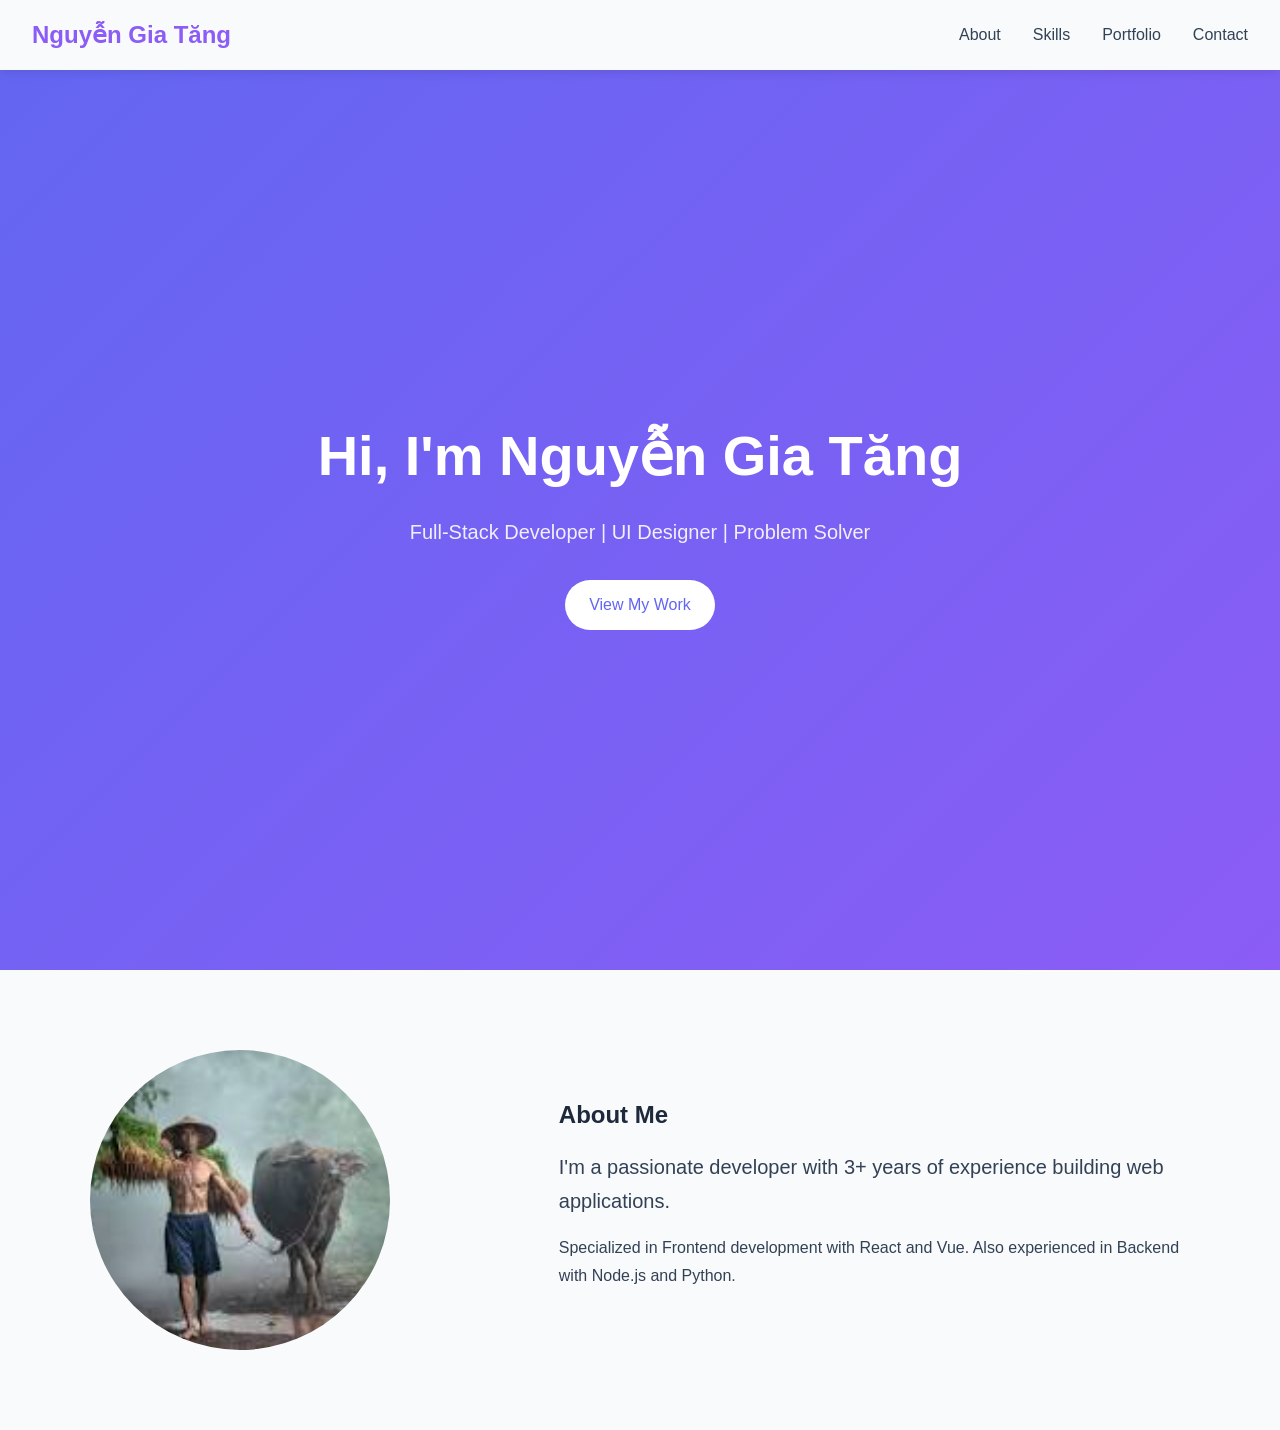
==== session_01_portfolio_htmlcss/projects/portfolio_site/index.html @ 24e2ab94 "[STYLE] Create about section layout" ====
<!DOCTYPE html>
<html lang="en">

<head>
    <meta charset="UTF-8">
    <meta name="viewport" content="width=device-width, initial-scale=1.0">
    <title>Portfolio</title>
    <link rel="stylesheet" href="./css/variables.css">
    <link rel="stylesheet" href="./css/base.css">
    <link rel="stylesheet" href="./css/header.css">
    <link rel="stylesheet" href="./css/hero.css">
    <link rel="stylesheet" href="./css/about.css">
</head>

<body>
    <header>
        <div class="logo">Nguyễn Gia Tăng</div>

        <!-- Checkbox toggle -->
        <input type="checkbox" id="menu-toggle" class="menu-toggle">
        <label for="menu-toggle" class="menu-icon">
            <span></span>
            <span></span>
            <span></span>
        </label>

        <nav>
            <a href="#about">About</a>
            <a href="#skills">Skills</a>
            <a href="#portfolio">Portfolio</a>
            <a href="#contact">Contact</a>
        </nav>

    </header>
    <section class="hero">
        <h1 class="color-white">Hi, I'm Nguyễn Gia Tăng</h1>
        <p>Full-Stack Developer | UI Designer | Problem Solver</p>
        <a href="#portfolio" class="cta-button">View My Work</a>
    </section>
    <section id="about" class="about-section">
        <div class="container">
            <div class="about-grid">

                <div class="about-image">
                    <img src="[data-uri]" alt="Profile Photo">
                </div>
                <div class="about-content">
                    <h2>About Me</h2>

                    <p class="lead">
                        I'm a passionate developer with 3+ years of experience building web applications.
                    </p>
                    <p>
                        Specialized in Frontend development with React and Vue. Also experienced in Backend with Node.js
                        and Python.
                    </p>
                </div>
            </div>
        </div>
    </section>
    
</body>

</html>
---- session_01_portfolio_htmlcss/projects/portfolio_site/css/variables.css ----
/* ===== VARIABLES ===== */
:root {
    /* Colors */
    --color-primary: #6366f1;    /* Indigo */
    --color-secondary: #8b5cf6;  /* Purple */
    --color-dark: #1e293b;       /* Slate dark */
  --color-light: #f8fafc;        /* Slate light */
    --color-text: #334155;       /* Slate text */

    /* Font */
    --font-main: 'Segoe UI', sans-serif;
}
---- session_01_portfolio_htmlcss/projects/portfolio_site/css/base.css ----
/* ===== RESET ===== */
*,
*::before,
*::after {
    margin: 0;
    padding: 0;
    box-sizing: border-box;
}

/* ===== GLOBAL ===== */
html {
    scroll-behavior: smooth;
}

body {
    font-family: var(--font-main);
    color: var(--color-text);
    background: var(--color-light);
    line-height: 1.6;
}

/* ===== TYPOGRAPHY BASE ===== */
h1, h2, h3, h4 {
    color: var(--color-dark);
    font-weight: 600;
}

p {
    margin-bottom: 1rem;
}

/* ===== LINKS ===== */
a {
    text-decoration: none;
    color: inherit;
}

/* ===== MEDIA ===== */
img {
    max-width: 100%;
    display: block;
}
---- session_01_portfolio_htmlcss/projects/portfolio_site/css/header.css ----
/* ===== HEADER ===== */
header {
    position: sticky;
    top: 0;
    z-index: 1000;

    background: var(--color-light);
    box-shadow: 0 2px 10px rgba(0,0,0,0.1);

    display: flex;
    justify-content: space-between;
    align-items: center;

    padding: 1rem 2rem;
}

/* Logo */
.logo {
    font-size: 1.5rem;
    font-weight: bold;
    color: var(--color-secondary);
}

/* Nav desktop */
nav {
    display: flex;
    gap: 2rem;
}

nav a {
    font-size: 1rem;
    text-decoration: none;
    color: var(--color-text);
    position: relative;
}

/* Hover */
nav a::after {
    content: "";
    position: absolute;
    left: 0;
    bottom: -4px;
    width: 0;
    height: 2px;
    background: var(--color-primary);
    transition: 0.3s;
}

nav a:hover::after {
    width: 100%;
}

/* ===== HAMBURGER ===== */
.menu-toggle {
    display: none;
}

.menu-icon {
    display: none;
    flex-direction: column;
    gap: 5px;
    cursor: pointer;
}

.menu-icon span {
    width: 25px;
    height: 3px;
    background: var(--color-dark);
}

/* ===== MOBILE ===== */
@media (max-width: 767px) {

    .menu-icon {
        display: flex;
    }

    nav {
        position: absolute;
        top: 100%;
        left: 0;
        width: 100%;

        background: var(--color-light);

        flex-direction: column;
        align-items: center;
        gap: 1.5rem;

        max-height: 0;
        overflow: hidden;
        transition: 0.3s;
    }

    .menu-toggle:checked ~ nav {
        max-height: 300px;
        padding: 1rem 0;
    }
}
---- session_01_portfolio_htmlcss/projects/portfolio_site/css/hero.css ----
/* ===== HERO ===== */
.hero {
    min-height: 100vh; /* full viewport */

    display: flex;
    flex-direction: column;
    justify-content: center;
    align-items: center;

    text-align: center;
    padding: 2rem;

    /* Background gradient */
    background: linear-gradient(
        135deg,
        var(--color-primary),
        var(--color-secondary)
    );

    color: white;
}

/* Title */
.hero h1 {
    font-size: 3.5rem;
    font-weight: 700;
    color: white;
}

/* Subtitle */
.hero p {
    font-size: 1.25rem;
    margin: 1rem 0;
    opacity: 0.9;
}

/* CTA button */
.cta-button {
    display: inline-block;
    margin-top: 1rem;

    padding: 0.75rem 1.5rem;

    background: white;
    color: var(--color-primary);

    border-radius: 25px;
    text-decoration: none;

    transition: all 0.3s ease;
}

/* Hover effect */
.cta-button:hover {
    transform: scale(1.05);
    box-shadow: 0 10px 20px rgba(0,0,0,0.2);
}
/* MOBILE */
@media (max-width: 767px) {
    .hero h1 {
        font-size: 2.5rem;
    }
}

/* TABLET */
@media (min-width: 768px) and (max-width: 1023px) {
    .hero h1 {
        font-size: 3rem;
    }
}
---- session_01_portfolio_htmlcss/projects/portfolio_site/css/about.css ----
/* ===== ABOUT SECTION ===== */
.about-section {
    padding: 5rem 2rem;
}

/* Container dùng chung */
.container {
    max-width: 1100px;
    margin: 0 auto;
}

/* Grid layout */
.about-grid {
    display: grid;
    grid-template-columns: 1fr 1.5fr;
    gap: 3rem;
    align-items: center;
}

/* Image */
.about-image img {
    width: 300px;
    height: 300px;
    object-fit: cover;

    border-radius: 50%; /* avatar tròn */
}

/* Content */
.about-content h2 {
    margin-bottom: 1rem;
}

.about-content .lead {
    font-size: 1.25rem;
    font-weight: 300;
    margin-bottom: 1rem;
}

/* Body text */
.about-content p {
    line-height: 1.7;
}
/* MOBILE */
@media (max-width: 767px) {

    .about-grid {
        grid-template-columns: 1fr;
        text-align: center;
    }

    .about-image img {
        width: 200px;
        height: 200px;
        margin: 0 auto;
    }
}s
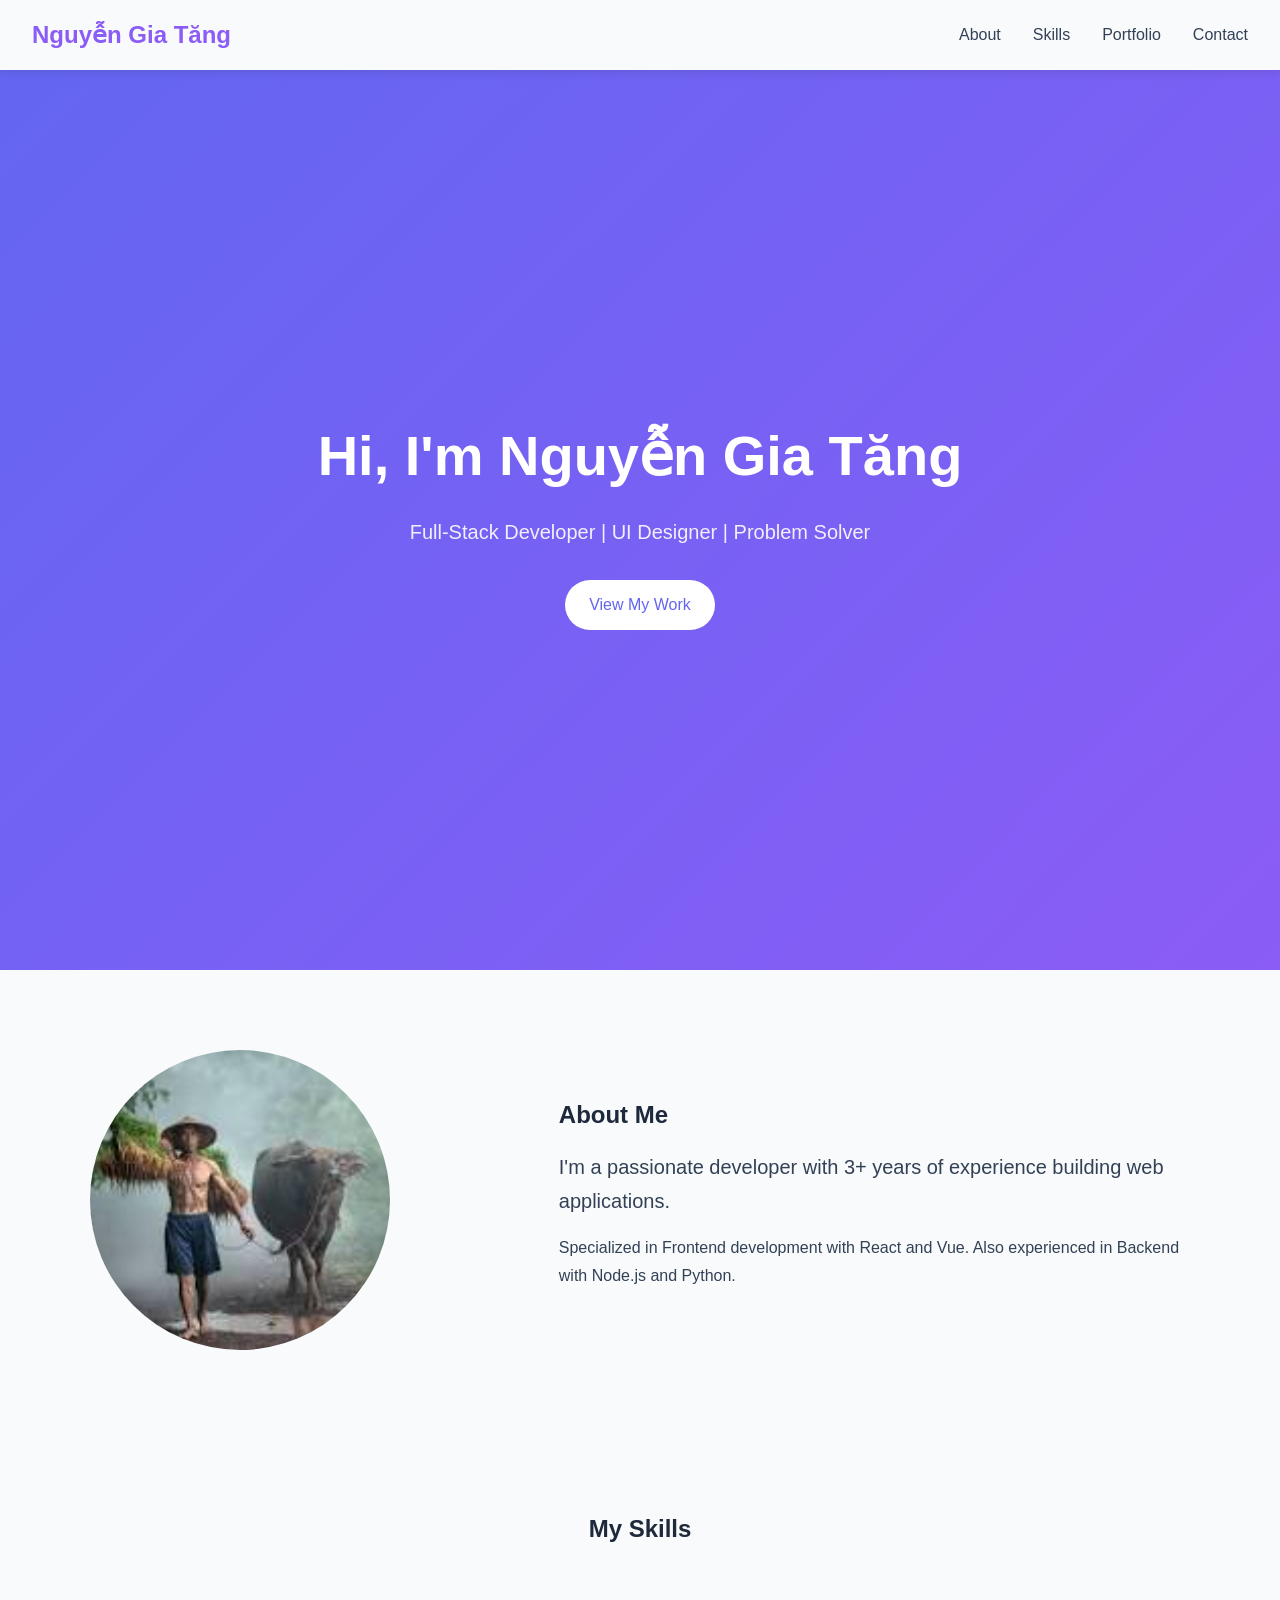
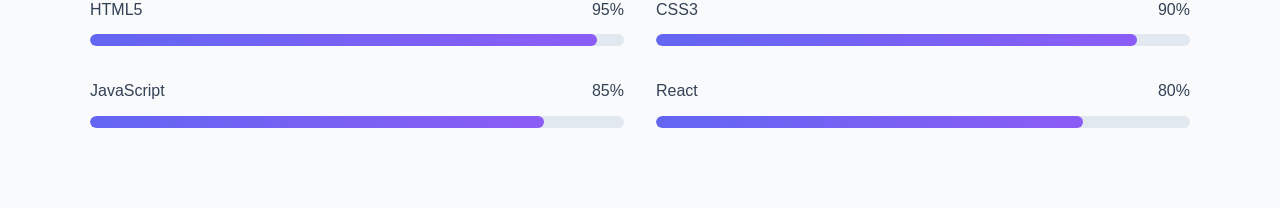
==== commit 87ef3fc7: "[FEATURE] Add skills progress bars" ====
--- a/session_01_portfolio_htmlcss/projects/portfolio_site/index.html
+++ b/session_01_portfolio_htmlcss/projects/portfolio_site/index.html
@@ -10,6 +10,7 @@
     <link rel="stylesheet" href="./css/header.css">
     <link rel="stylesheet" href="./css/hero.css">
     <link rel="stylesheet" href="./css/about.css">
+    <link rel="stylesheet" href="./css/skills.css">
 </head>
 
 <body>
@@ -42,7 +43,8 @@
             <div class="about-grid">
 
                 <div class="about-image">
-                    <img src="[data-uri]" alt="Profile Photo">
+                    <img src="[data-uri]"
+                        alt="Profile Photo">
                 </div>
                 <div class="about-content">
                     <h2>About Me</h2>
@@ -58,7 +60,74 @@
             </div>
         </div>
     </section>
-    
+    <!-- ===== SKILLS SECTION ===== -->
+    <section id="skills" class="skills-section">
+        <div class="container">
+
+            <h2>My Skills</h2>
+
+            <div class="skills-grid">
+
+                <!-- HTML -->
+                <div class="skill-item">
+
+                    <div class="skill-info">
+                        <span>HTML5</span>
+                        <span>95%</span>
+                    </div>
+
+                    <div class="skill-bar">
+                        <div class="skill-progress html"></div>
+                    </div>
+
+                </div>
+
+                <!-- CSS -->
+                <div class="skill-item">
+
+                    <div class="skill-info">
+                        <span>CSS3</span>
+                        <span>90%</span>
+                    </div>
+
+                    <div class="skill-bar">
+                        <div class="skill-progress css"></div>
+                    </div>
+
+                </div>
+
+                <!-- JavaScript -->
+                <div class="skill-item">
+
+                    <div class="skill-info">
+                        <span>JavaScript</span>
+                        <span>85%</span>
+                    </div>
+
+                    <div class="skill-bar">
+                        <div class="skill-progress js"></div>
+                    </div>
+
+                </div>
+
+                <!-- React -->
+                <div class="skill-item">
+
+                    <div class="skill-info">
+                        <span>React</span>
+                        <span>80%</span>
+                    </div>
+
+                    <div class="skill-bar">
+                        <div class="skill-progress react"></div>
+                    </div>
+
+                </div>
+
+            </div>
+        </div>
+    </section>
+
 </body>
 
 </html>
--- a/session_01_portfolio_htmlcss/projects/portfolio_site/css/skills.css
+++ b/session_01_portfolio_htmlcss/projects/portfolio_site/css/skills.css
@@ -0,0 +1,84 @@
+/* ===== SKILLS SECTION ===== */
+.skills-section {
+    padding: 5rem 2rem;
+    background: #f9fafb;
+}
+
+/* Container */
+.container {
+    max-width: 1100px;
+    margin: 0 auto;
+}
+
+/* Title */
+.skills-section h2 {
+    text-align: center;
+    margin-bottom: 3rem;
+}
+
+/* Grid */
+.skills-grid {
+    display: grid;
+    grid-template-columns: repeat(2, 1fr);
+    gap: 2rem;
+}
+
+/* Skill item */
+.skill-item {
+    display: flex;
+    flex-direction: column;
+    gap: 0.75rem;
+}
+
+/* Skill name + percent */
+.skill-info {
+    display: flex;
+    justify-content: space-between;
+    font-weight: 500;
+}
+
+/* Skill bar background */
+.skill-bar {
+    height: 12px;
+    background: #e2e8f0;
+    border-radius: 10px;
+    overflow: hidden;
+}
+
+/* Progress */
+.skill-progress {
+    height: 100%;
+    border-radius: 10px;
+
+    background: linear-gradient(
+        90deg,
+        var(--color-primary),
+        var(--color-secondary)
+    );
+}
+
+/* Width từng skill */
+.html {
+    width: 95%;
+}
+
+.css {
+    width: 90%;
+}
+
+.js {
+    width: 85%;
+}
+
+.react {
+    width: 80%;
+}
+
+/* ===== MOBILE ===== */
+@media (max-width: 767px) {
+
+    .skills-grid {
+        grid-template-columns: 1fr;
+    }
+
+}
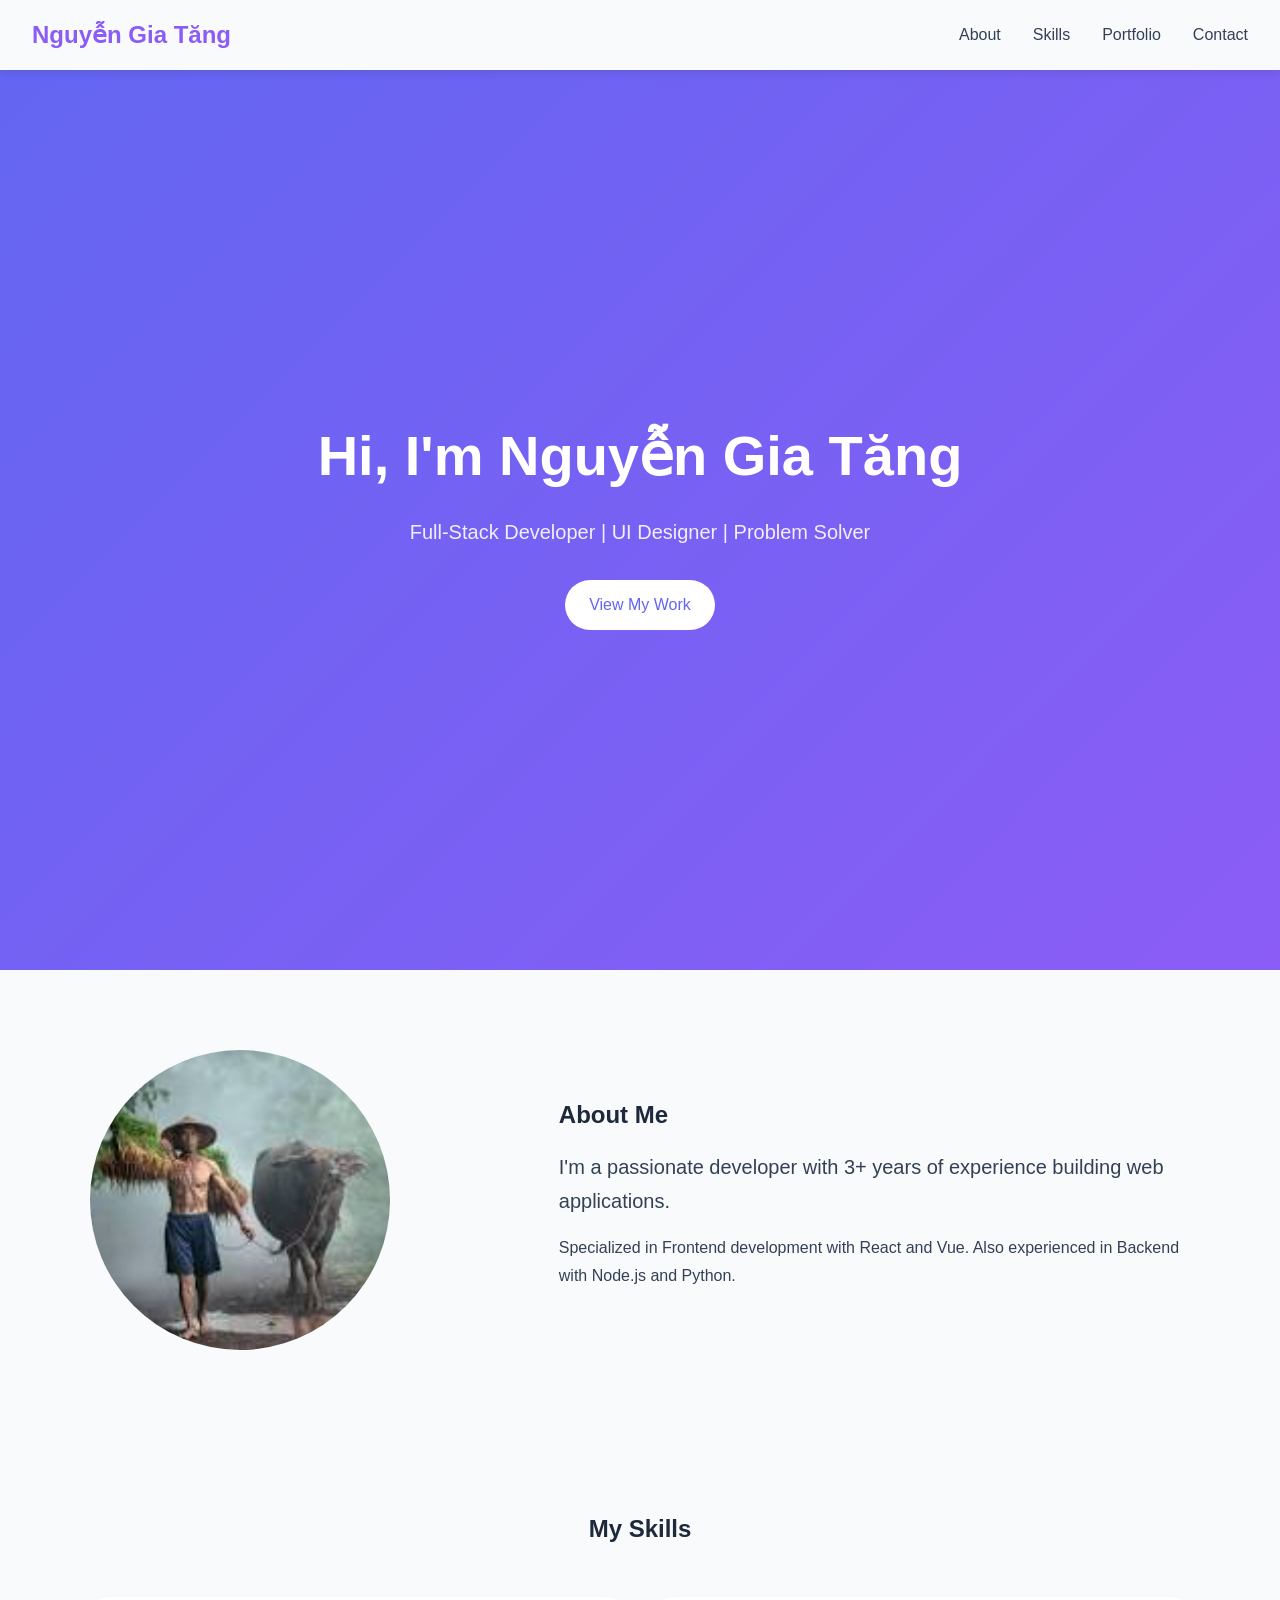
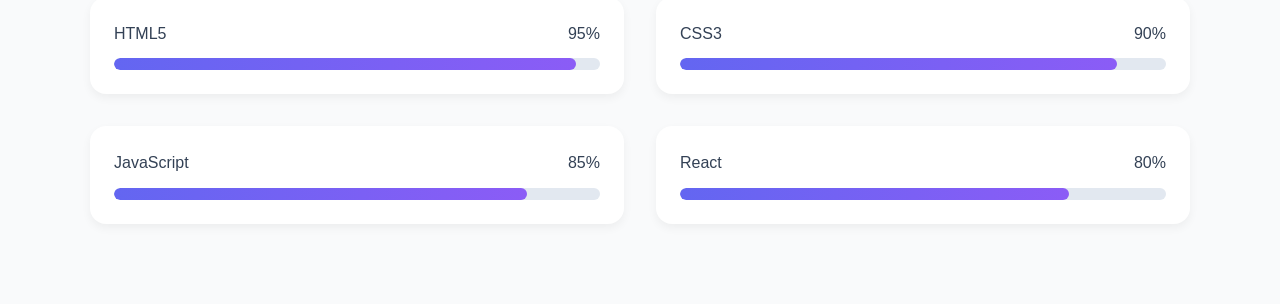
==== commit b01de5e2: "[REFACTOR] Optimize responsive breakpoints" ====
--- a/session_01_portfolio_htmlcss/projects/portfolio_site/index.html
+++ b/session_01_portfolio_htmlcss/projects/portfolio_site/index.html
@@ -64,7 +64,7 @@
     <section id="skills" class="skills-section">
         <div class="container">
 
-            <h2>My Skills</h2>
+            <b><h2>My Skills</h2></b>
 
             <div class="skills-grid">
 
--- a/session_01_portfolio_htmlcss/projects/portfolio_site/css/skills.css
+++ b/session_01_portfolio_htmlcss/projects/portfolio_site/css/skills.css
@@ -28,6 +28,13 @@
     display: flex;
     flex-direction: column;
     gap: 0.75rem;
+
+    padding: 1.5rem;
+
+    background: white;
+
+    border-radius: 16px;
+    box-shadow: 0 4px 10px rgba(0,0,0,0.05);
 }
 
 /* Skill name + percent */
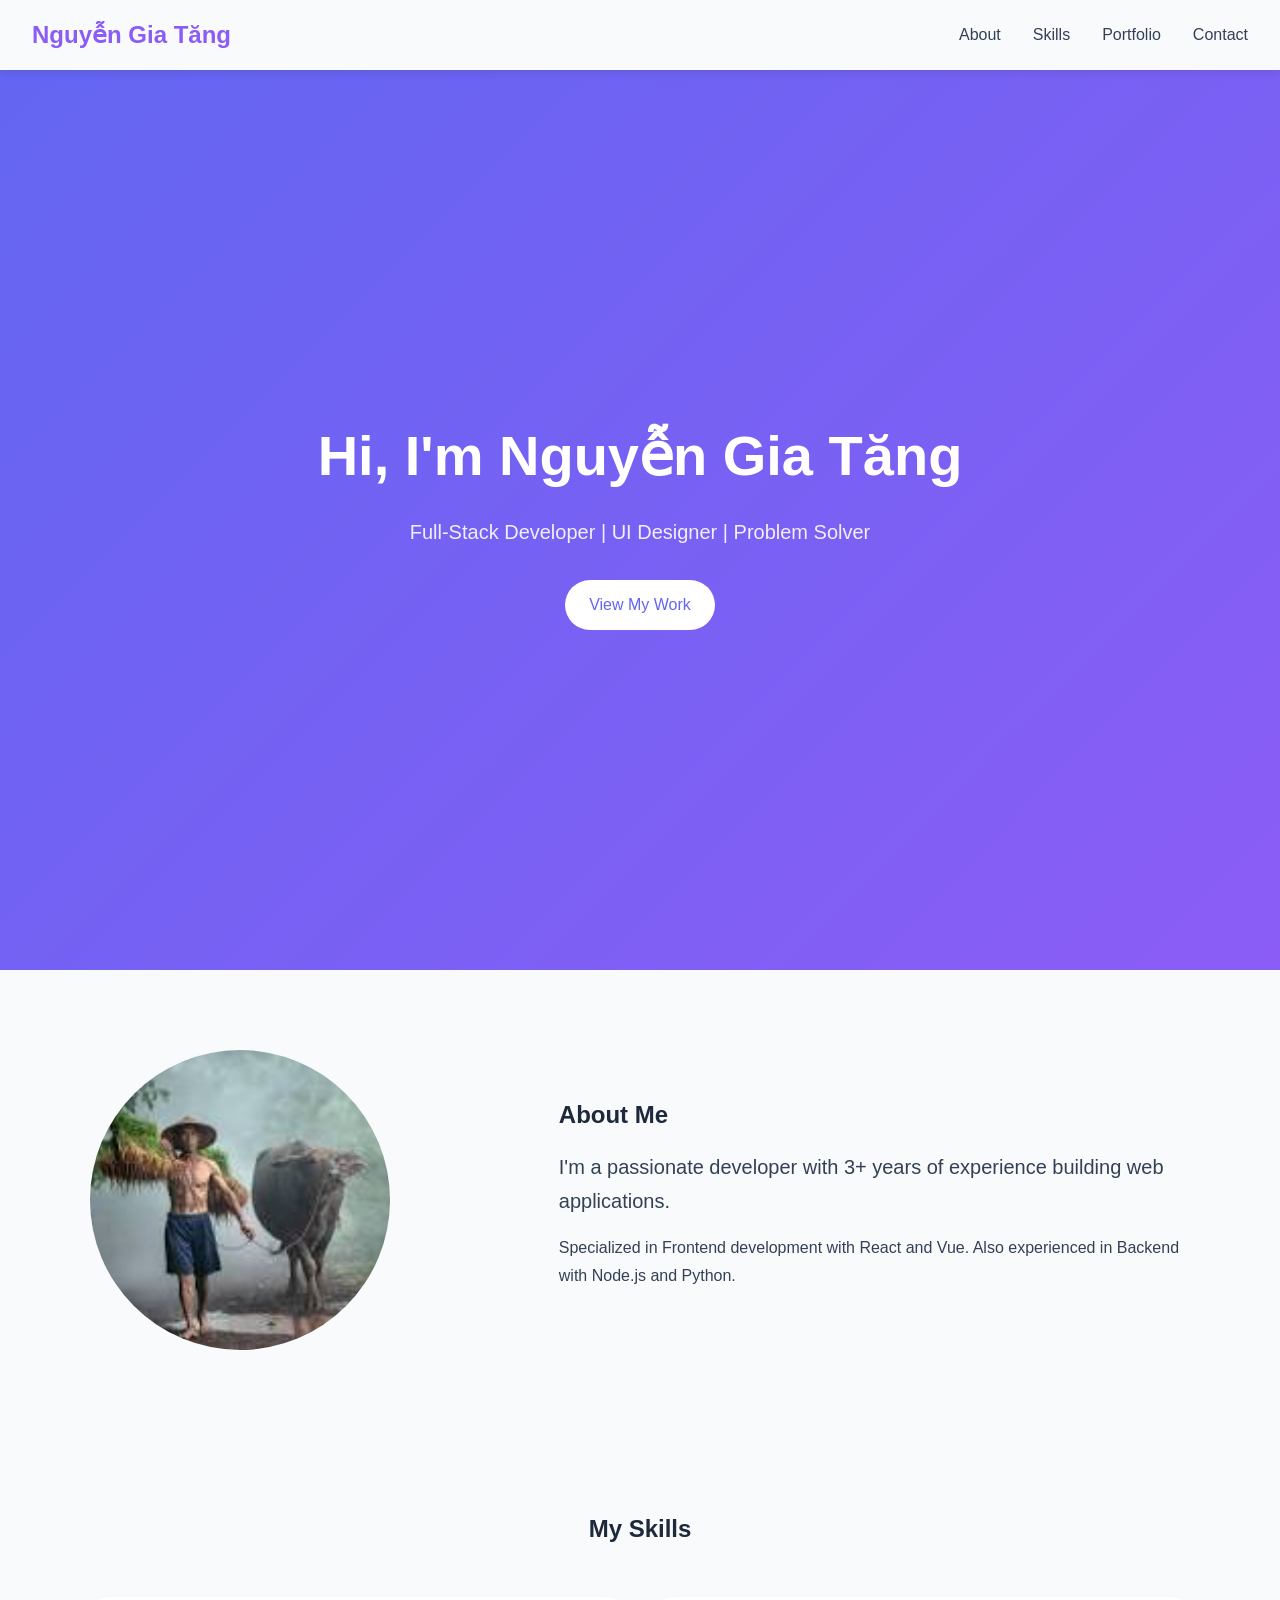
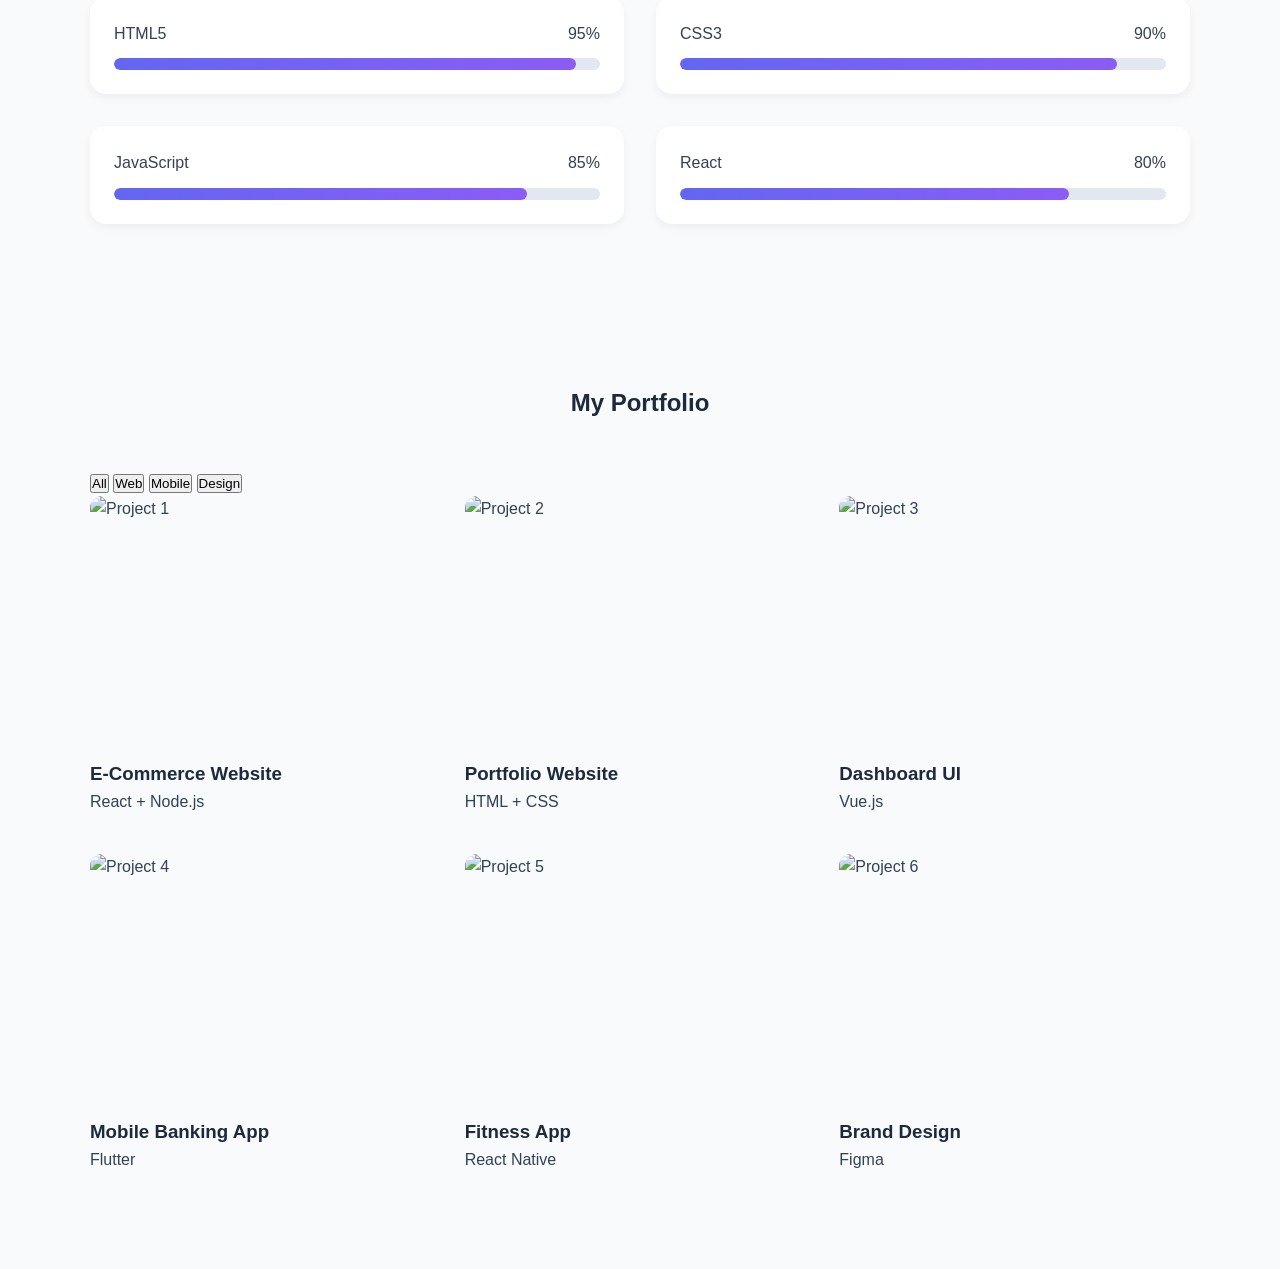
==== commit afdffeef: "[FEATURE] Build portfolio grid layout" ====
--- a/session_01_portfolio_htmlcss/projects/portfolio_site/index.html
+++ b/session_01_portfolio_htmlcss/projects/portfolio_site/index.html
@@ -11,6 +11,7 @@
     <link rel="stylesheet" href="./css/hero.css">
     <link rel="stylesheet" href="./css/about.css">
     <link rel="stylesheet" href="./css/skills.css">
+    <link rel="stylesheet" href="./css/portfolio.css">
 </head>
 
 <body>
@@ -64,7 +65,9 @@
     <section id="skills" class="skills-section">
         <div class="container">
 
-            <b><h2>My Skills</h2></b>
+            <b>
+                <h2>My Skills</h2>
+            </b>
 
             <div class="skills-grid">
 
@@ -127,7 +130,103 @@
             </div>
         </div>
     </section>
-
+    <!-- ===== PORTFOLIO SECTION ===== -->
+    <section id="portfolio" class="portfolio-section">
+
+        <div class="container">
+
+            <h2>My Portfolio</h2>
+
+            <!-- Filter Buttons -->
+            <div class="portfolio-filters">
+
+                <button class="filter-btn active">All</button>
+                <button class="filter-btn">Web</button>
+                <button class="filter-btn">Mobile</button>
+                <button class="filter-btn">Design</button>
+
+            </div>
+
+            <!-- Portfolio Grid -->
+            <div class="portfolio-grid">
+
+                <!-- Item 1 -->
+                <div class="portfolio-item">
+
+                    <img src="https://cdn-media.sforum.vn/storage/app/media/anh-dep-16.jpg" alt="Project 1">
+
+                    <div class="portfolio-overlay">
+                        <h3>E-Commerce Website</h3>
+                        <p>React + Node.js</p>
+                    </div>
+
+                </div>
+
+                <!-- Item 2 -->
+                <div class="portfolio-item">
+
+                    <img src="https://cdn-media.sforum.vn/storage/app/media/anh-dep-15.jpg" alt="Project 2">
+
+                    <div class="portfolio-overlay">
+                        <h3>Portfolio Website</h3>
+                        <p>HTML + CSS</p>
+                    </div>
+
+                </div>
+
+                <!-- Item 3 -->
+                <div class="portfolio-item">
+
+                    <img src="https://cdn-media.sforum.vn/storage/app/media/anh-dep-14.jpg" alt="Project 3">
+
+                    <div class="portfolio-overlay">
+                        <h3>Dashboard UI</h3>
+                        <p>Vue.js</p>
+                    </div>
+
+                </div>
+
+                <!-- Item 4 -->
+                <div class="portfolio-item">
+
+                    <img src="https://cdn-media.sforum.vn/storage/app/media/anh-dep-13.jpg" alt="Project 4">
+
+                    <div class="portfolio-overlay">
+                        <h3>Mobile Banking App</h3>
+                        <p>Flutter</p>
+                    </div>
+
+                </div>
+
+                <!-- Item 5 -->
+                <div class="portfolio-item">
+
+                    <img src="https://cdn-media.sforum.vn/storage/app/media/anh-dep-12.jpg" alt="Project 5">
+
+                    <div class="portfolio-overlay">
+                        <h3>Fitness App</h3>
+                        <p>React Native</p>
+                    </div>
+
+                </div>
+
+                <!-- Item 6 -->
+                <div class="portfolio-item">
+
+                    <img src="https://cdn-media.sforum.vn/storage/app/media/anh-dep-11.jpg" alt="Project 6">
+
+                    <div class="portfolio-overlay">
+                        <h3>Brand Design</h3>
+                        <p>Figma</p>
+                    </div>
+
+                </div>
+
+            </div>
+
+        </div>
+
+    </section>
 </body>
 
 </html>
--- a/session_01_portfolio_htmlcss/projects/portfolio_site/css/portfolio.css
+++ b/session_01_portfolio_htmlcss/projects/portfolio_site/css/portfolio.css
@@ -0,0 +1,60 @@
+/* ===== PORTFOLIO SECTION ===== */
+.portfolio-section {
+    padding: 5rem 2rem;
+}
+
+/* Title */
+.portfolio-section h2 {
+    text-align: center;
+    margin-bottom: 3rem;
+}
+
+/* ===== GRID ===== */
+.portfolio-grid {
+    display: grid;
+
+    grid-template-columns: repeat(3, 1fr);
+
+    gap: 1.5rem;
+}
+
+/* ===== PORTFOLIO ITEM ===== */
+.portfolio-item {
+    position: relative;
+
+    overflow: hidden;
+
+    border-radius: 12px;
+
+    cursor: pointer;
+}
+
+/* Image */
+.portfolio-item img {
+    width: 100%;
+
+    aspect-ratio: 4/3;
+
+    object-fit: cover;
+
+    transition: transform 0.4s ease;
+}
+
+
+/* ===== TABLET ===== */
+@media (max-width: 1023px) {
+
+    .portfolio-grid {
+        grid-template-columns: repeat(2, 1fr);
+    }
+
+}
+
+/* ===== MOBILE ===== */
+@media (max-width: 767px) {
+
+    .portfolio-grid {
+        grid-template-columns: 1fr;
+    }
+
+}
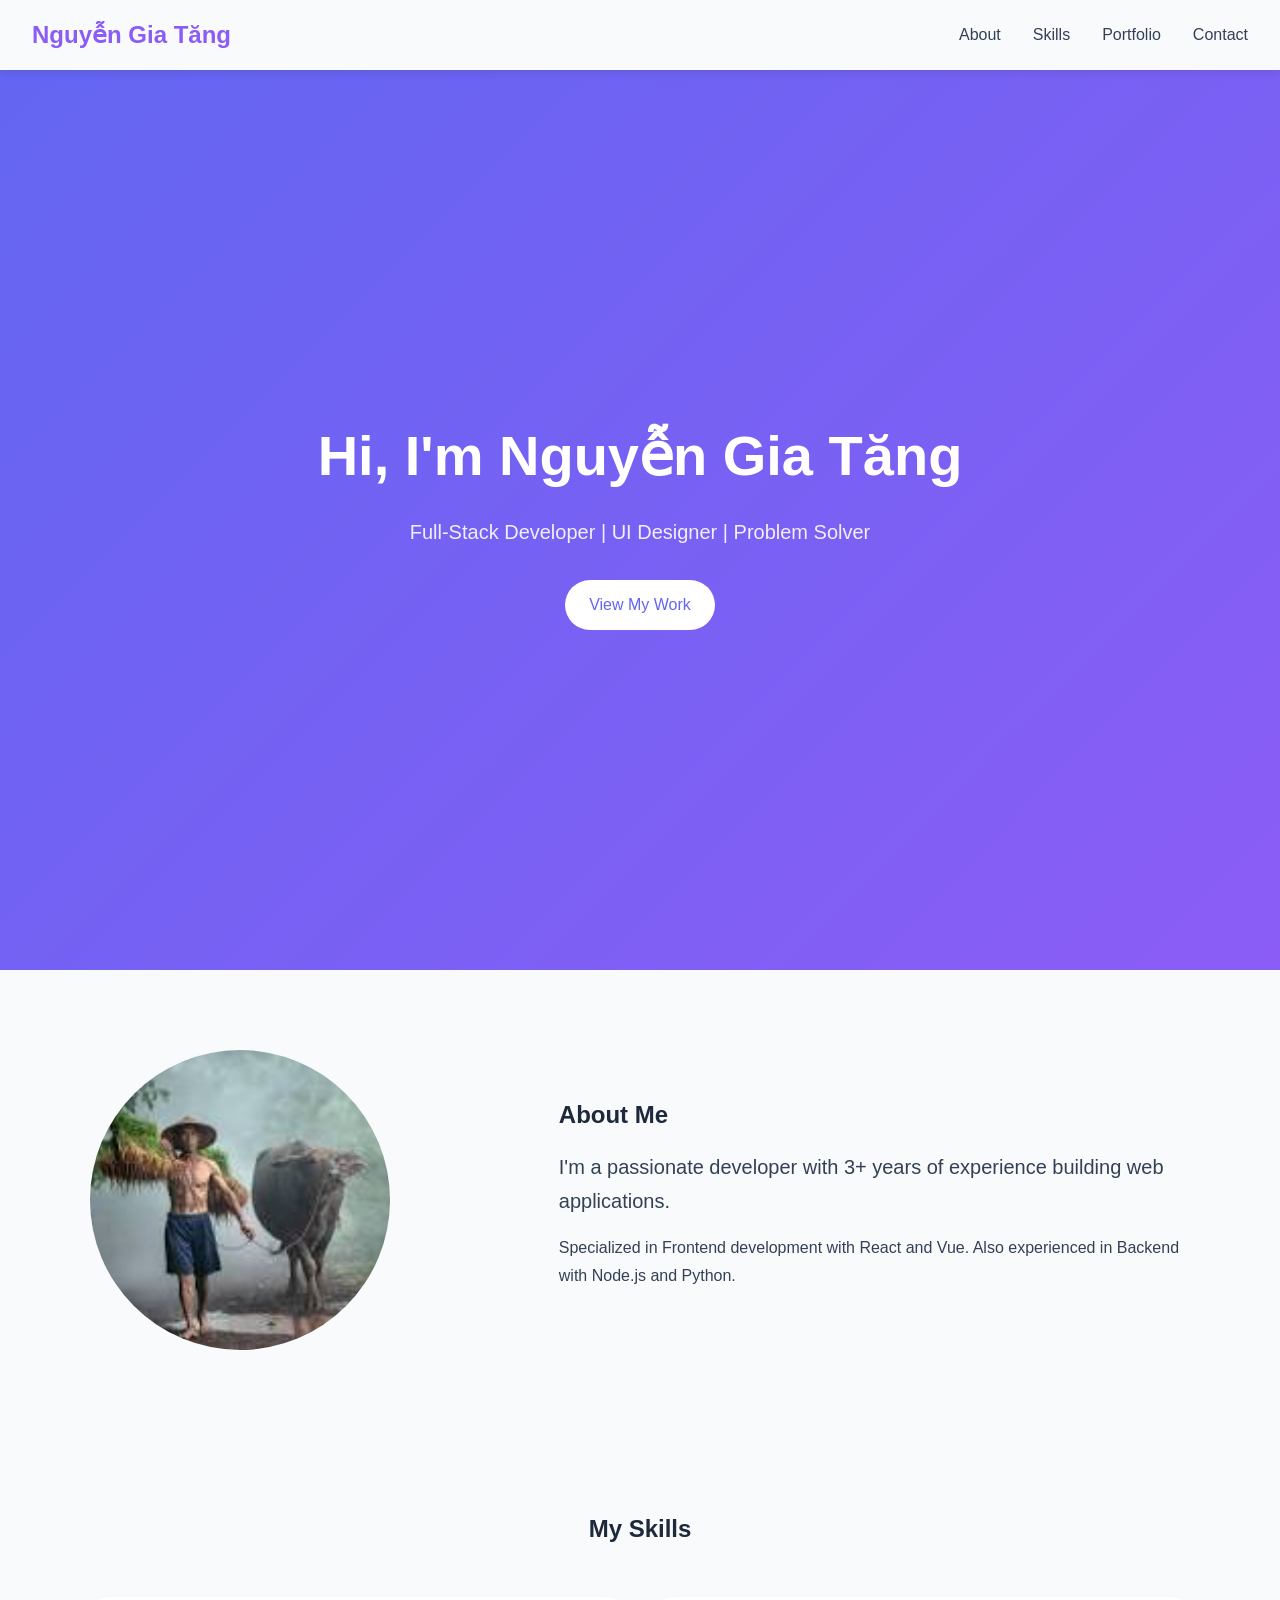
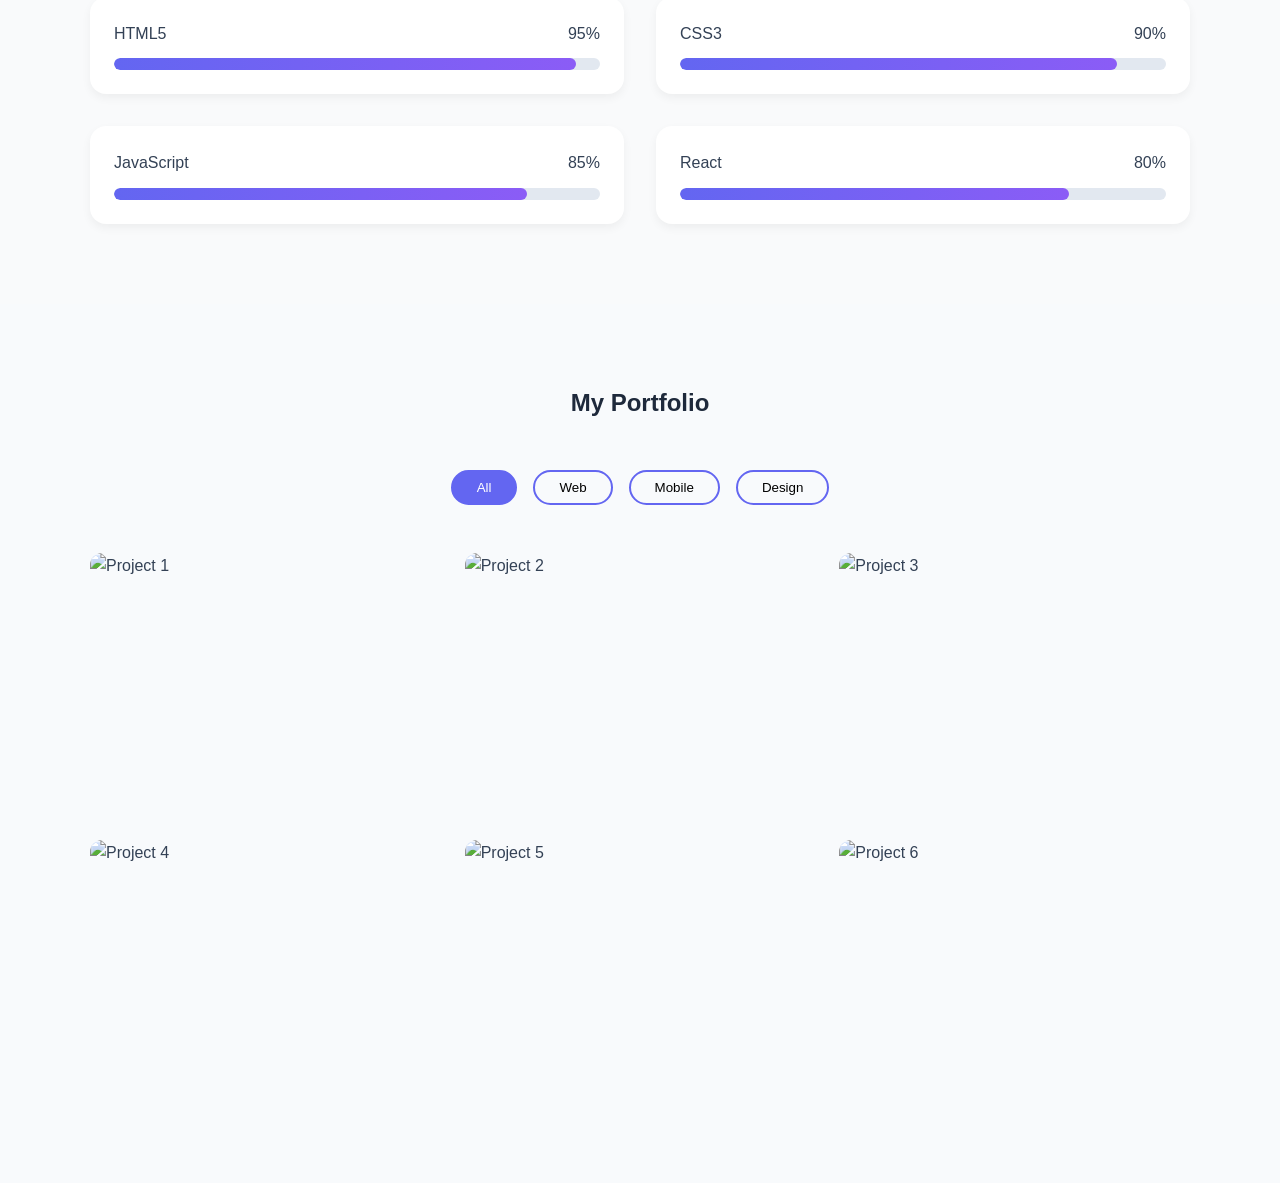
==== commit c8de25be: "[FEATURE] Implement CSS-only lightbox" ====
--- a/session_01_portfolio_htmlcss/projects/portfolio_site/index.html
+++ b/session_01_portfolio_htmlcss/projects/portfolio_site/index.html
@@ -153,7 +153,9 @@
                 <!-- Item 1 -->
                 <div class="portfolio-item">
 
-                    <img src="https://cdn-media.sforum.vn/storage/app/media/anh-dep-16.jpg" alt="Project 1">
+                    <a href="#lightbox-1" class="lightbox-link">
+                        <img src="https://cdn-media.sforum.vn/storage/app/media/anh-dep-16.jpg" alt="Project 1">
+                    </a>
 
                     <div class="portfolio-overlay">
                         <h3>E-Commerce Website</h3>
@@ -165,7 +167,9 @@
                 <!-- Item 2 -->
                 <div class="portfolio-item">
 
-                    <img src="https://cdn-media.sforum.vn/storage/app/media/anh-dep-15.jpg" alt="Project 2">
+                    <a href="#lightbox-2" class="lightbox-link">
+                        <img src="https://cdn-media.sforum.vn/storage/app/media/anh-dep-15.jpg" alt="Project 2">
+                    </a>
 
                     <div class="portfolio-overlay">
                         <h3>Portfolio Website</h3>
@@ -177,7 +181,9 @@
                 <!-- Item 3 -->
                 <div class="portfolio-item">
 
-                    <img src="https://cdn-media.sforum.vn/storage/app/media/anh-dep-14.jpg" alt="Project 3">
+                    <a href="#lightbox-3" class="lightbox-link">
+                        <img src="https://cdn-media.sforum.vn/storage/app/media/anh-dep-14.jpg" alt="Project 3">
+                    </a>
 
                     <div class="portfolio-overlay">
                         <h3>Dashboard UI</h3>
@@ -189,7 +195,9 @@
                 <!-- Item 4 -->
                 <div class="portfolio-item">
 
-                    <img src="https://cdn-media.sforum.vn/storage/app/media/anh-dep-13.jpg" alt="Project 4">
+                    <a href="#lightbox-4" class="lightbox-link">
+                        <img src="https://cdn-media.sforum.vn/storage/app/media/anh-dep-13.jpg" alt="Project 4">
+                    </a>
 
                     <div class="portfolio-overlay">
                         <h3>Mobile Banking App</h3>
@@ -201,7 +209,9 @@
                 <!-- Item 5 -->
                 <div class="portfolio-item">
 
-                    <img src="https://cdn-media.sforum.vn/storage/app/media/anh-dep-12.jpg" alt="Project 5">
+                    <a href="#lightbox-5" class="lightbox-link">
+                        <img src="https://cdn-media.sforum.vn/storage/app/media/anh-dep-12.jpg" alt="Project 5">
+                    </a>
 
                     <div class="portfolio-overlay">
                         <h3>Fitness App</h3>
@@ -213,7 +223,9 @@
                 <!-- Item 6 -->
                 <div class="portfolio-item">
 
-                    <img src="https://cdn-media.sforum.vn/storage/app/media/anh-dep-11.jpg" alt="Project 6">
+                    <a href="#lightbox-6" class="lightbox-link">
+                        <img src="https://cdn-media.sforum.vn/storage/app/media/anh-dep-11.jpg" alt="Project 6">
+                    </a>
 
                     <div class="portfolio-overlay">
                         <h3>Brand Design</h3>
@@ -227,6 +239,38 @@
         </div>
 
     </section>
+
+    <!-- ===== LIGHTBOXES ===== -->
+
+    <div id="lightbox-1" class="lightbox">
+        <img src="https://cdn-media.sforum.vn/storage/app/media/anh-dep-16.jpg" alt="">
+        <a href="#" class="lightbox-close">&times;</a>
+    </div>
+
+    <div id="lightbox-2" class="lightbox">
+        <img src="https://cdn-media.sforum.vn/storage/app/media/anh-dep-15.jpg" alt="">
+        <a href="#" class="lightbox-close">&times;</a>
+    </div>
+
+    <div id="lightbox-3" class="lightbox">
+        <img src="https://cdn-media.sforum.vn/storage/app/media/anh-dep-14.jpg" alt="">
+        <a href="#" class="lightbox-close">&times;</a>
+    </div>
+
+    <div id="lightbox-4" class="lightbox">
+        <img src="https://cdn-media.sforum.vn/storage/app/media/anh-dep-13.jpg" alt="">
+        <a href="#" class="lightbox-close">&times;</a>
+    </div>
+
+    <div id="lightbox-5" class="lightbox">
+        <img src="https://cdn-media.sforum.vn/storage/app/media/anh-dep-12.jpg" alt="">
+        <a href="#" class="lightbox-close">&times;</a>
+    </div>
+
+    <div id="lightbox-6" class="lightbox">
+        <img src="https://cdn-media.sforum.vn/storage/app/media/anh-dep-11.jpg" alt="">
+        <a href="#" class="lightbox-close">&times;</a>
+    </div>
 </body>
 
 </html>
--- a/session_01_portfolio_htmlcss/projects/portfolio_site/css/portfolio.css
+++ b/session_01_portfolio_htmlcss/projects/portfolio_site/css/portfolio.css
@@ -57,4 +57,123 @@
         grid-template-columns: 1fr;
     }
 
+}
+/* Hover zoom */
+.portfolio-item:hover img {
+    transform: scale(1.1);
+}
+
+/* ===== OVERLAY ===== */
+.portfolio-overlay {
+    position: absolute;
+    inset: 0;
+
+    background: linear-gradient(
+        to top,
+        rgba(30, 41, 59, 0.95) 0%,
+        rgba(30, 41, 59, 0.6) 50%,
+        transparent 100%
+    );
+
+    display: flex;
+    flex-direction: column;
+    justify-content: flex-end;
+
+    padding: 1.5rem;
+
+    color: white;
+
+    opacity: 0;
+
+    transition: opacity 0.3s ease;
+    pointer-events: none;
+}
+
+/* Show overlay */
+.portfolio-item:hover .portfolio-overlay {
+    opacity: 1;
+}
+/* ===== FILTER BUTTONS ===== */
+.portfolio-filters {
+    display: flex;
+    justify-content: center;
+    gap: 1rem;
+
+    margin-bottom: 3rem;
+
+    flex-wrap: wrap;
+}
+
+.filter-btn {
+    background: transparent;
+    border: 2px solid var(--color-primary);
+
+    padding: 0.5rem 1.5rem;
+
+    border-radius: 25px;
+
+    cursor: pointer;
+
+    transition: all 0.3s ease;
+}
+
+.filter-btn:hover,
+.filter-btn.active {
+    background: var(--color-primary);
+    color: white;
+}
+
+/* ===== LIGHTBOX ===== */
+.lightbox {
+    position: fixed;
+
+    inset: 0;
+
+    background: rgba(0, 0, 0, 0.95);
+
+    display: flex;
+    justify-content: center;
+    align-items: center;
+
+    opacity: 0;
+    visibility: hidden;
+
+    transition: all 0.3s ease;
+
+    z-index: 2000;
+}
+
+/* Show lightbox */
+.lightbox:target {
+    opacity: 1;
+    visibility: visible;
+}
+
+/* Large image */
+.lightbox img {
+    width: 80%;
+    max-width: 900px;
+
+    max-height: 90vh;
+
+    object-fit: contain;
+
+    border-radius: 12px;
+}
+
+/* Close button */
+.lightbox-close {
+    position: absolute;
+
+    top: 20px;
+    right: 30px;
+
+    font-size: 3rem;
+
+    color: white;
+
+    text-decoration: none;
+}
+.lightbox-link {
+    display: block;
 }
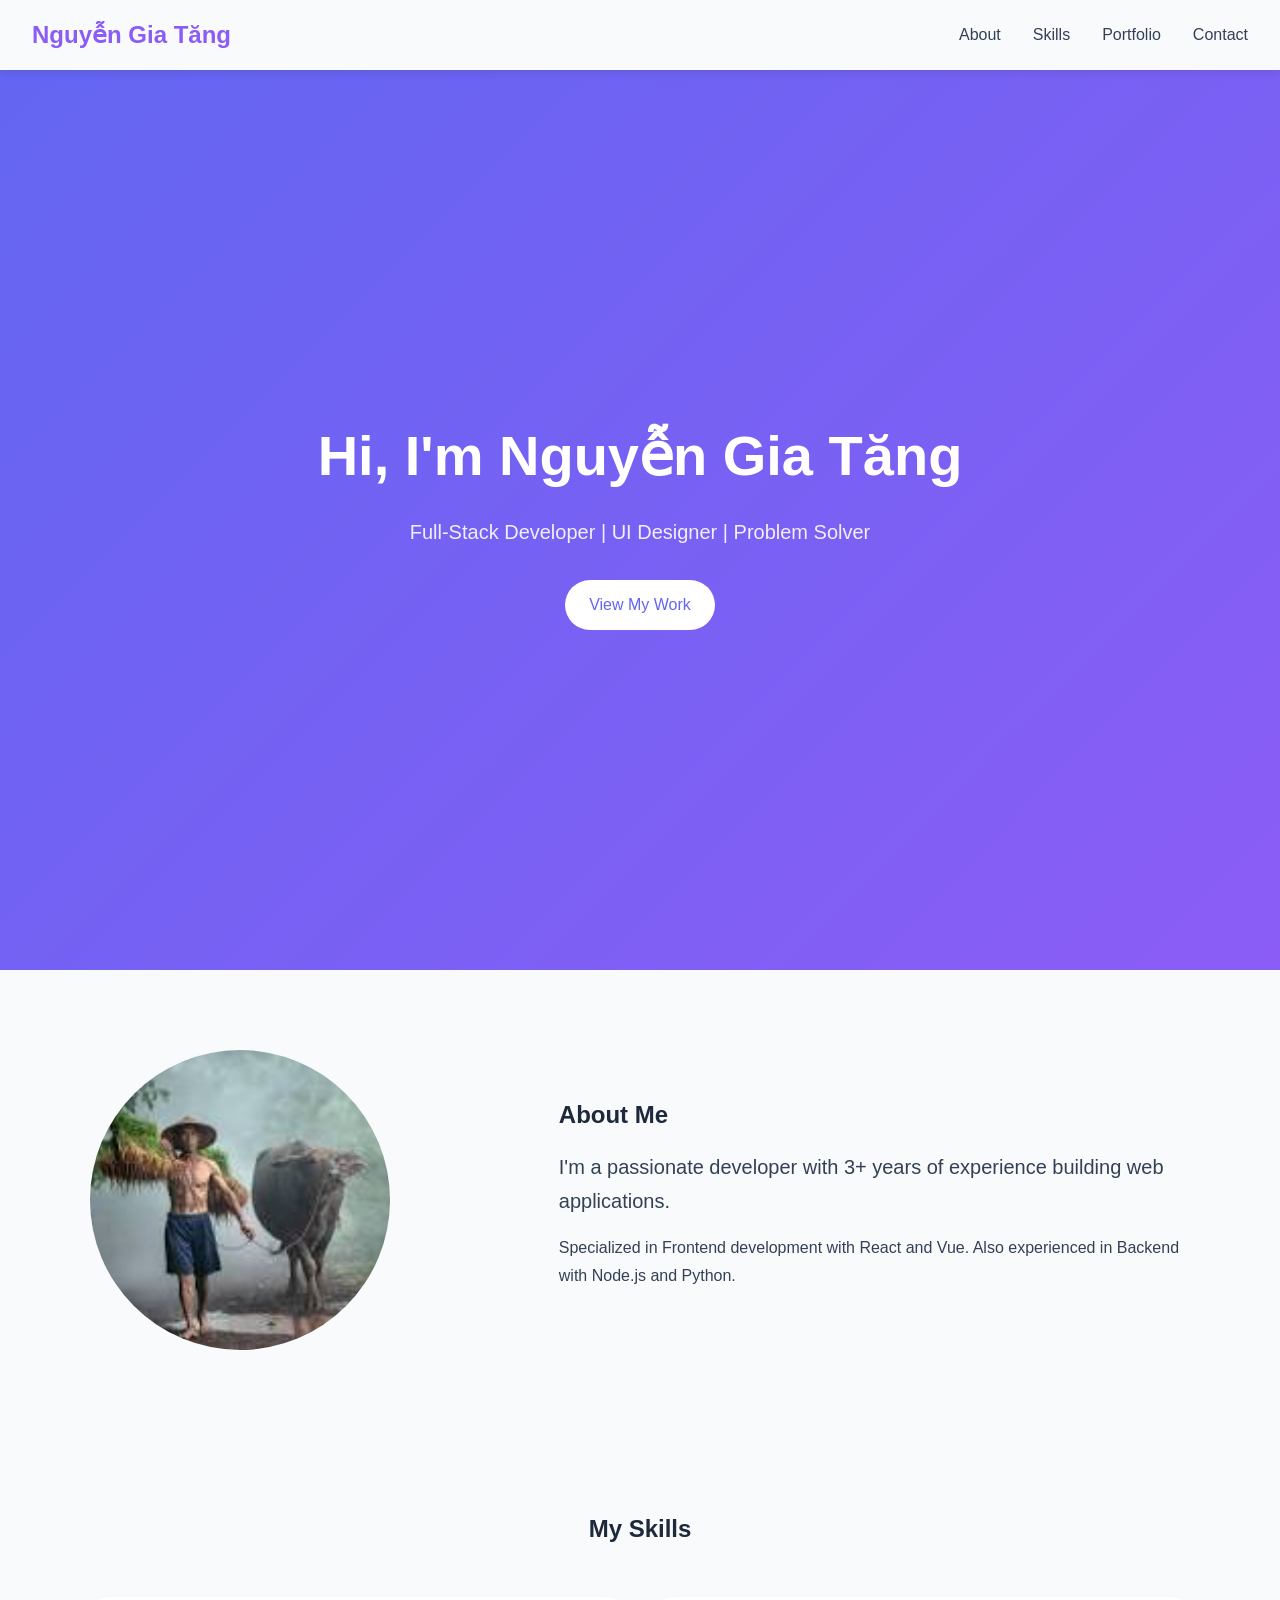
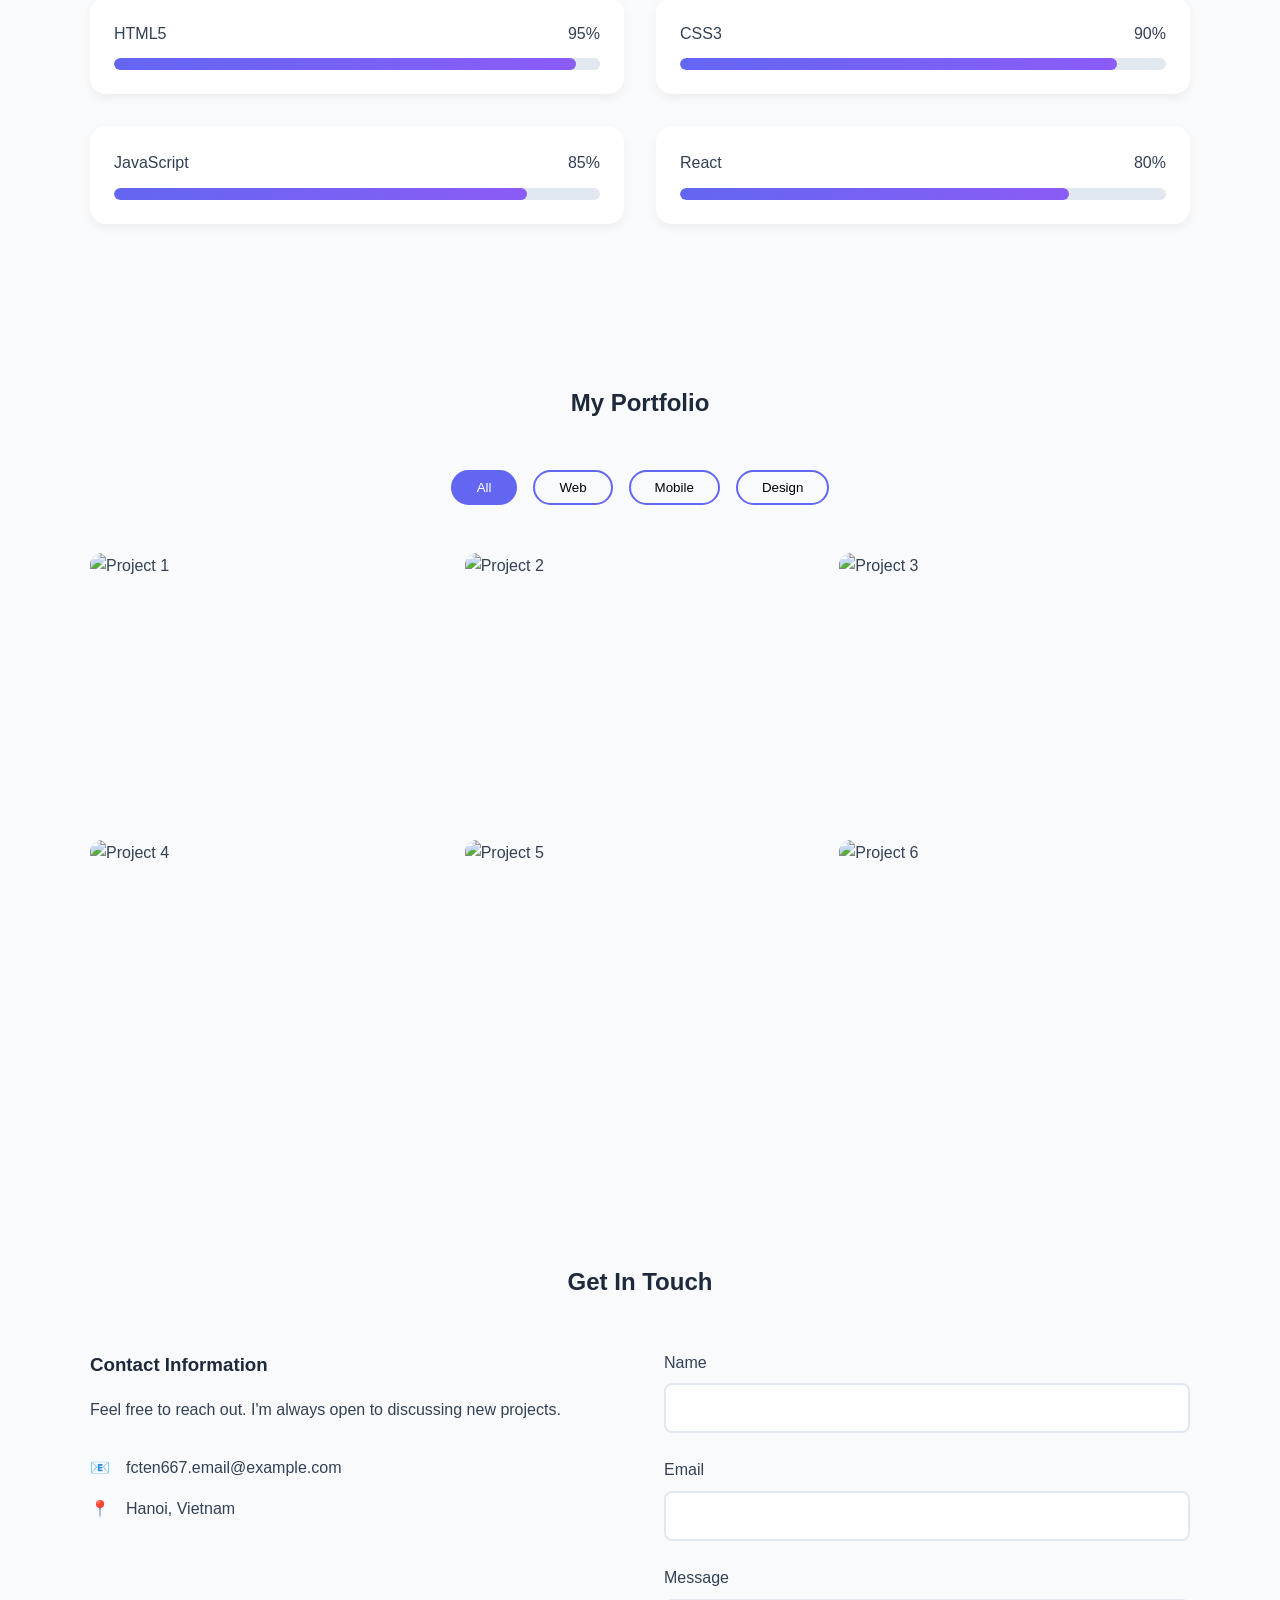
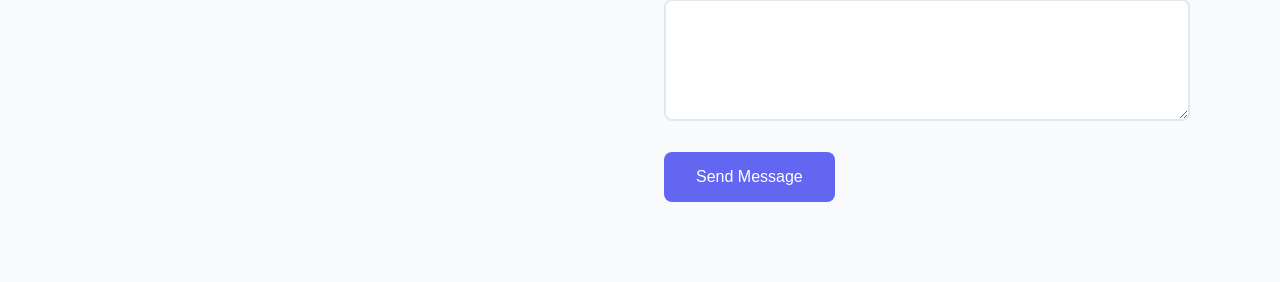
==== commit 822fac26: "[FEATURE] Style contact form inputs" ====
--- a/session_01_portfolio_htmlcss/projects/portfolio_site/index.html
+++ b/session_01_portfolio_htmlcss/projects/portfolio_site/index.html
@@ -12,6 +12,7 @@
     <link rel="stylesheet" href="./css/about.css">
     <link rel="stylesheet" href="./css/skills.css">
     <link rel="stylesheet" href="./css/portfolio.css">
+    <link rel="stylesheet" href="./css/contact.css">
 </head>
 
 <body>
@@ -271,6 +272,42 @@
         <img src="https://cdn-media.sforum.vn/storage/app/media/anh-dep-11.jpg" alt="">
         <a href="#" class="lightbox-close">&times;</a>
     </div>
+
+
+    <section id="contact" class="contact-section">
+        <div class="container">
+            <h2>Get In Touch</h2>
+            <div class="contact-wrapper">
+                <div class="contact-info">
+                    <h3>Contact Information</h3>
+                    <p>Feel free to reach out. I'm always open to discussing new projects.</p>
+                    <div class="info-item">
+                        <span class="icon">📧</span>
+                        <span>fcten667.email@example.com</span>
+                    </div>
+                    <div class="info-item">
+                        <span class="icon">📍</span>
+                        <span>Hanoi, Vietnam</span>
+                    </div>
+                </div>
+                <form class="contact-form">
+                    <div class="form-group">
+                        <label for="name">Name</label>
+                        <input type="text" id="name" name="name" required>
+                    </div>
+                    <div class="form-group">
+                        <label for="email">Email</label>
+                        <input type="email" id="email" name="email" required>
+                    </div>
+                    <div class="form-group">
+                        <label for="message">Message</label>
+                        <textarea id="message" name="message" rows="5" required></textarea>
+                    </div>
+                    <button type="submit" class="submit-btn">Send Message</button>
+                </form>
+            </div>
+        </div>
+    </section>
 </body>
 
 </html>
--- a/session_01_portfolio_htmlcss/projects/portfolio_site/css/contact.css
+++ b/session_01_portfolio_htmlcss/projects/portfolio_site/css/contact.css
@@ -0,0 +1,128 @@
+/* ===== CONTACT SECTION ===== */
+.contact-section {
+    padding: 5rem 2rem;
+}
+.contact-section h2 {
+    text-align: center;
+
+    margin-bottom: 3rem;
+}
+/* ===== CONTACT WRAPPER ===== */
+.contact-wrapper {
+    display: grid;
+
+    grid-template-columns: 1fr 1fr;
+
+    gap: 3rem;
+
+    margin-top: 3rem;
+}
+
+/* ===== CONTACT INFO ===== */
+.contact-info h3 {
+    margin-bottom: 1rem;
+}
+
+.contact-info p {
+    margin-bottom: 2rem;
+
+    line-height: 1.7;
+}
+
+
+/* Info Item */
+.info-item {
+    display: flex;
+
+    align-items: center;
+
+    gap: 1rem;
+
+    margin-bottom: 1rem;
+}
+
+/* ===== FORM GROUP ===== */
+.form-group {
+    margin-bottom: 1.5rem;
+}
+
+/* Labels */
+.form-group label {
+    display: block;
+
+    margin-bottom: 0.5rem;
+
+    font-weight: 500;
+}
+
+/* Inputs + Textarea */
+.form-group input,
+.form-group textarea {
+    width: 100%;
+
+    padding: 0.875rem 1rem;
+
+    border: 2px solid #e2e8f0;
+
+    border-radius: 8px;
+
+    font-size: 1rem;
+
+    font-family: var(--font-main);
+
+    transition:
+        border-color 0.3s ease,
+        box-shadow 0.3s ease;
+}
+
+/* Focus Effect */
+.form-group input:focus,
+.form-group textarea:focus {
+    outline: none;
+
+    border-color: var(--color-primary);
+
+    box-shadow: 0 0 0 4px rgba(99, 102, 241, 0.15);
+}
+
+/* Textarea */
+.form-group textarea {
+    resize: vertical;
+
+    min-height: 120px;
+}
+
+/* ===== BUTTON ===== */
+.submit-btn {
+    border: none;
+
+    padding: 1rem 2rem;
+
+    border-radius: 8px;
+
+    background: var(--color-primary);
+
+    color: white;
+
+    font-size: 1rem;
+
+    cursor: pointer;
+
+    transition: all 0.3s ease;
+}
+
+/* Hover */
+.submit-btn:hover {
+    background: var(--color-secondary);
+
+    transform: translateY(-3px);
+}
+
+/* ===== MOBILE ===== */
+@media (max-width: 767px) {
+
+    .contact-wrapper {
+        grid-template-columns: 1fr;
+    }
+
+}
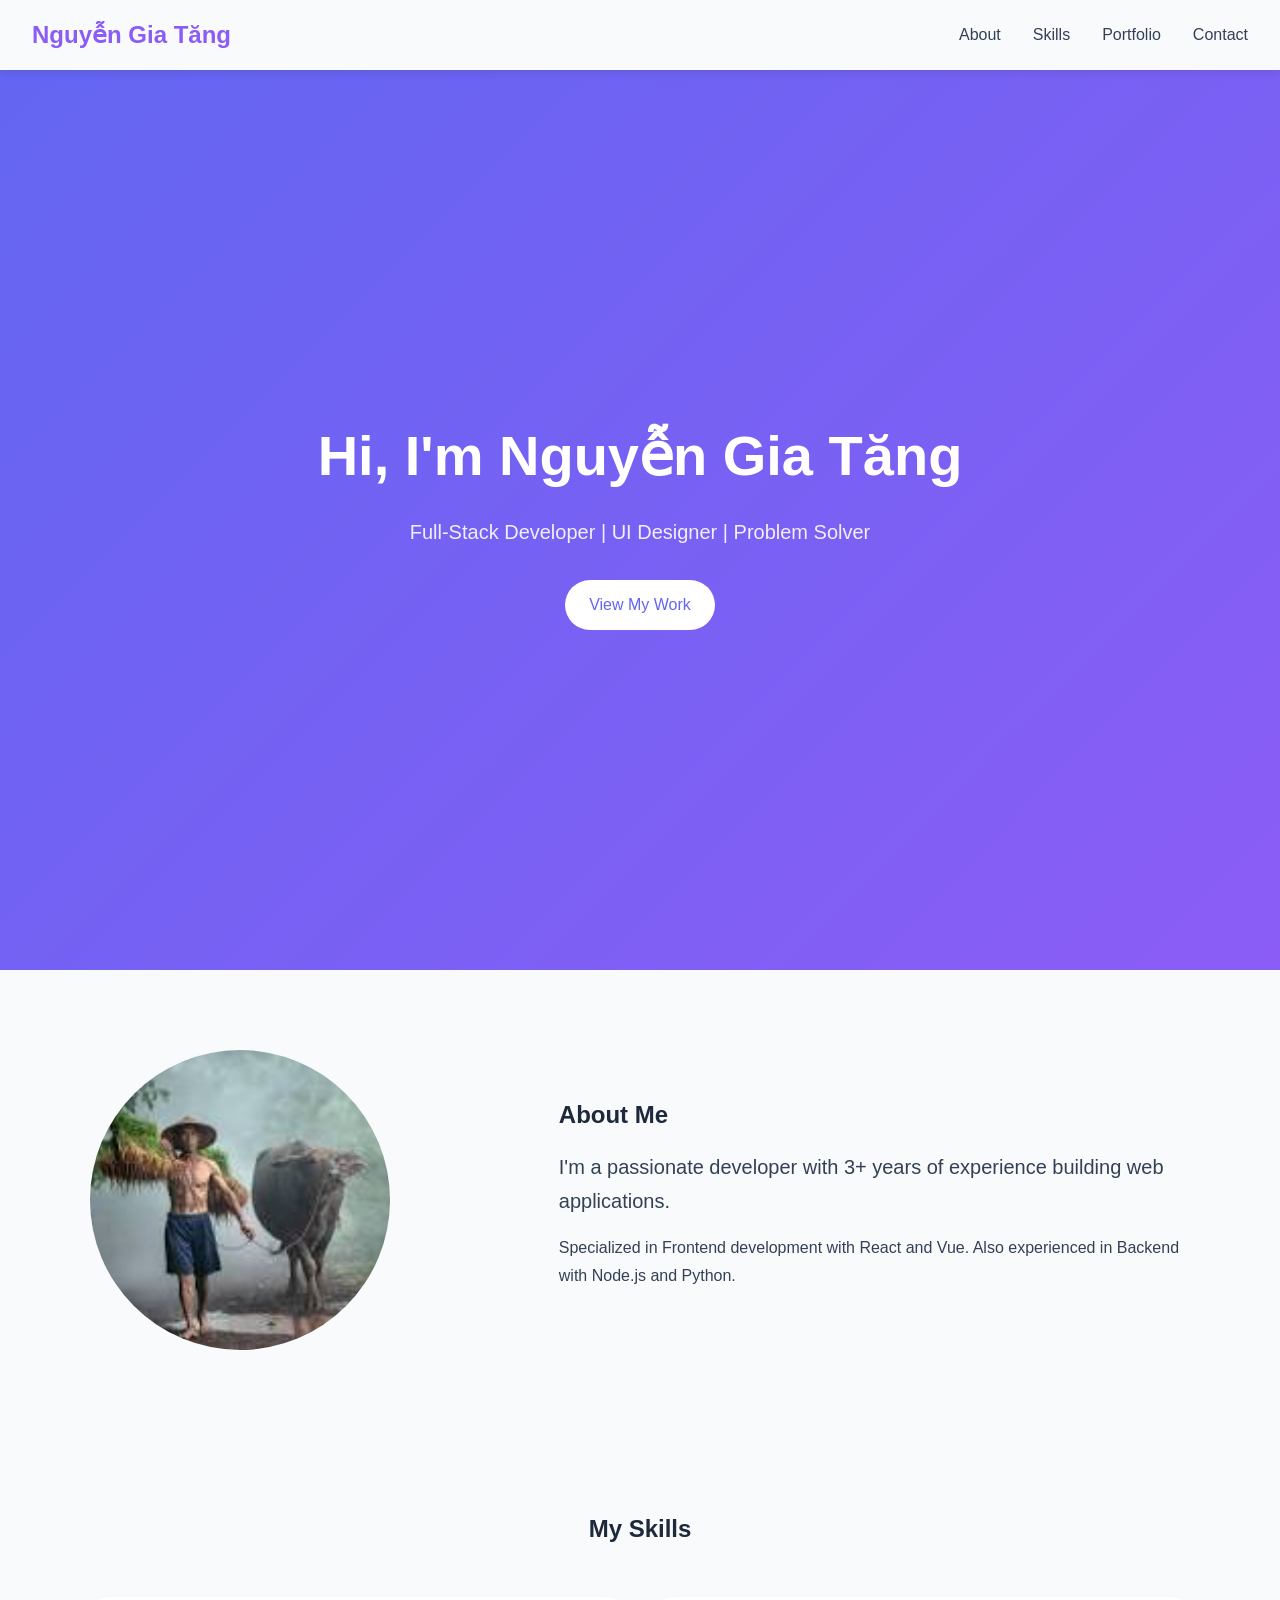
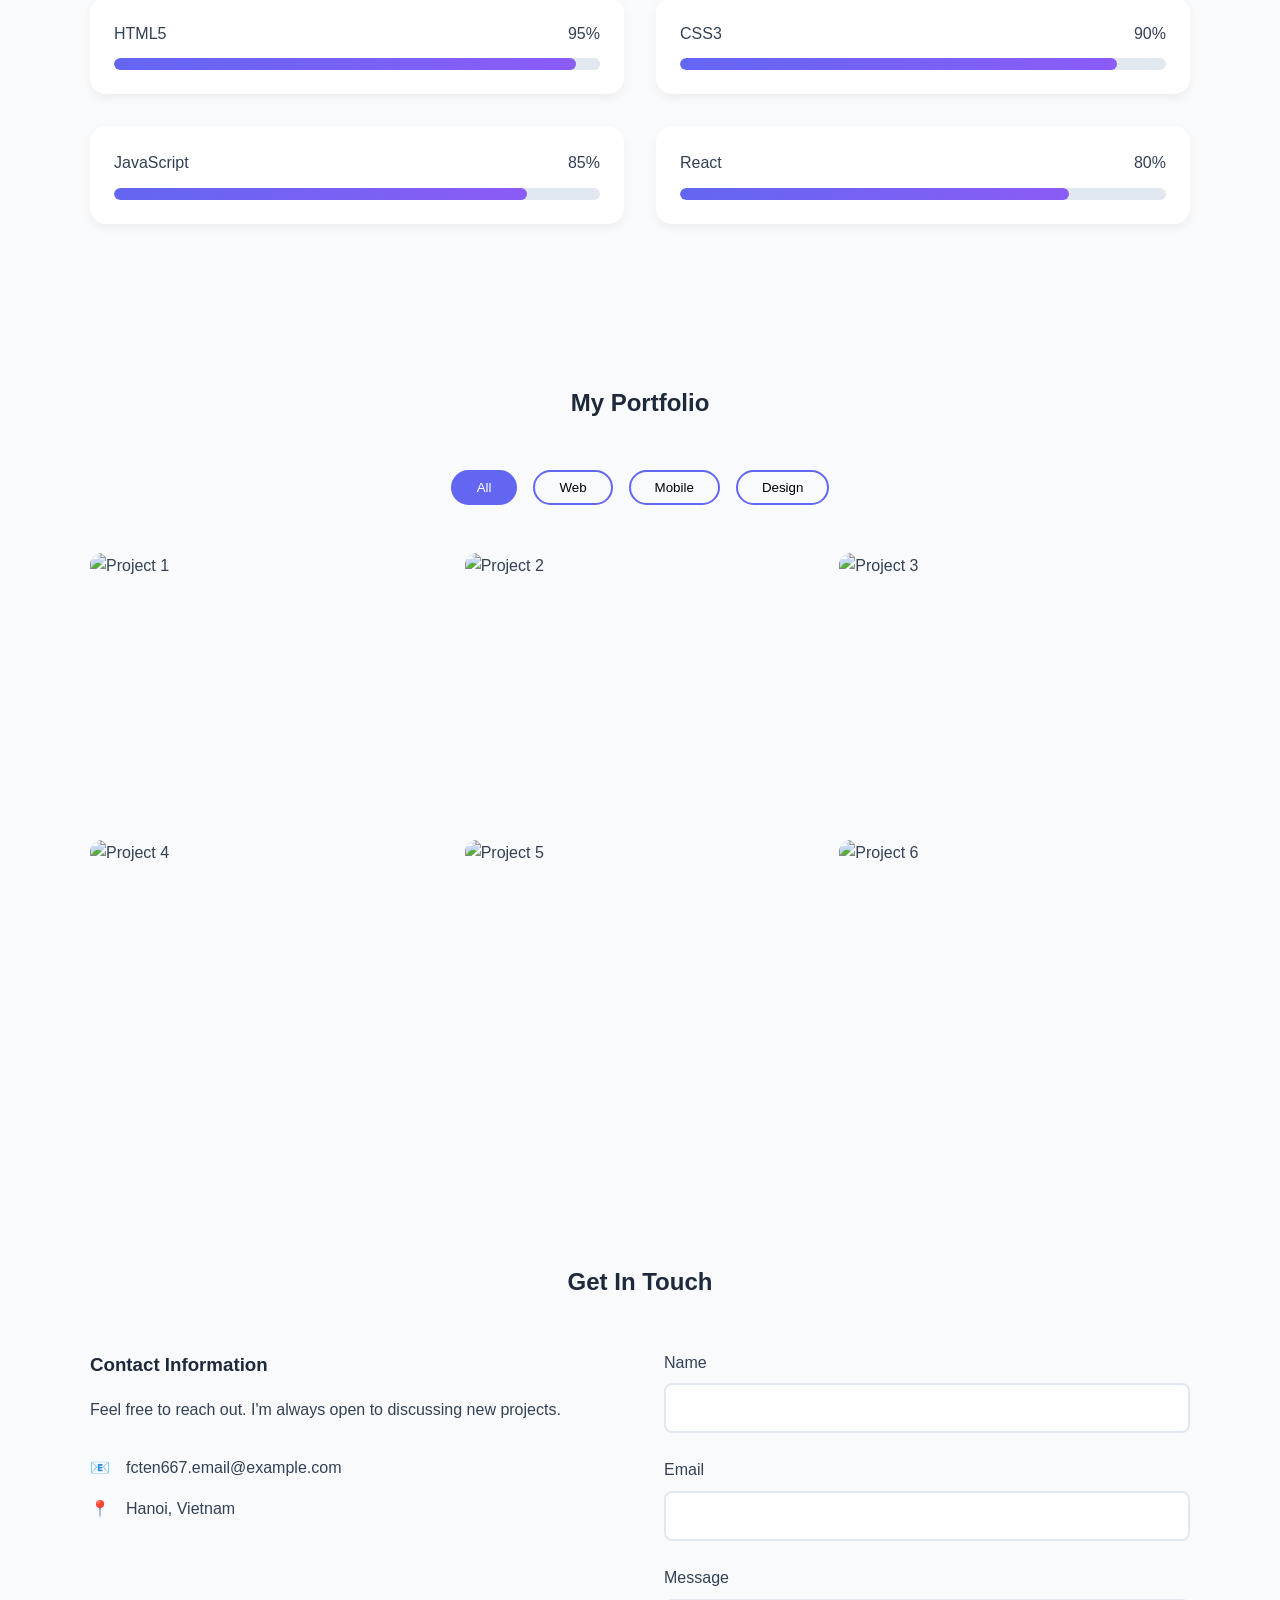
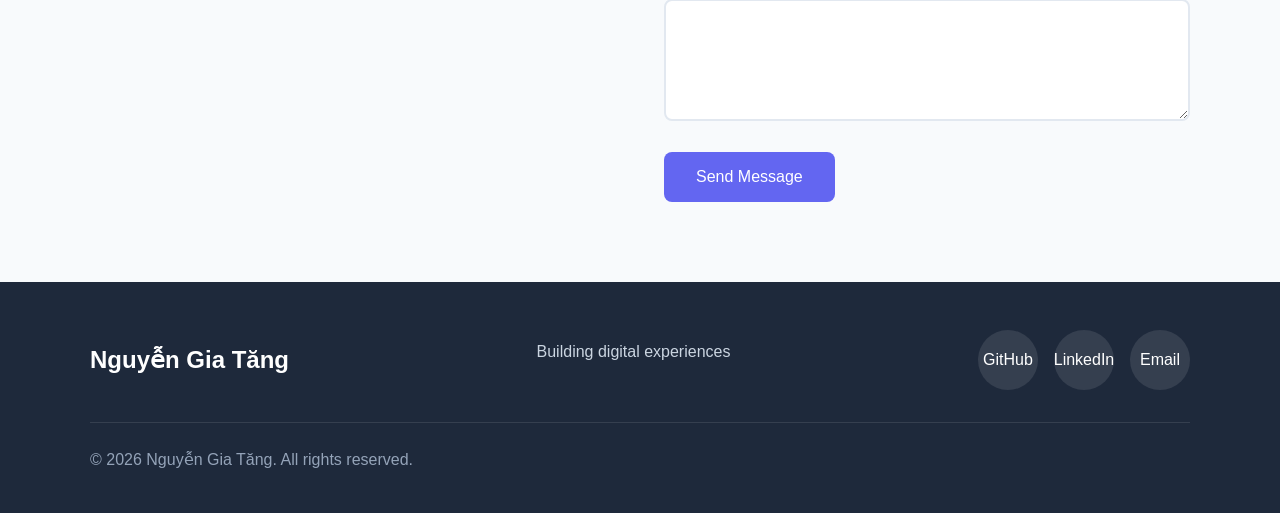
==== commit 162c54ee: "[FEATURE] Add responsive footer" ====
--- a/session_01_portfolio_htmlcss/projects/portfolio_site/index.html
+++ b/session_01_portfolio_htmlcss/projects/portfolio_site/index.html
@@ -13,6 +13,7 @@
     <link rel="stylesheet" href="./css/skills.css">
     <link rel="stylesheet" href="./css/portfolio.css">
     <link rel="stylesheet" href="./css/contact.css">
+    <link rel="stylesheet" href="./css/footer.css">
 </head>
 
 <body>
@@ -308,6 +309,56 @@
             </div>
         </div>
     </section>
+    <!-- ===== FOOTER ===== -->
+    <footer class="footer">
+
+        <div class="container">
+
+            <!-- Footer Content -->
+            <div class="footer-content">
+
+                <!-- Logo -->
+                <div class="footer-logo">
+                    Nguyễn Gia Tăng
+                </div>
+
+                <!-- Tagline -->
+                <p class="footer-tagline">
+                    Building digital experiences
+                </p>
+
+                <!-- Social Links -->
+                <div class="social-links">
+
+                    <a href="#" class="social-link">
+                        GitHub
+                    </a>
+
+                    <a href="#" class="social-link">
+                        LinkedIn
+                    </a>
+
+                    <a href="#" class="social-link">
+                        Email
+                    </a>
+
+                </div>
+
+            </div>
+
+            <!-- Footer Bottom -->
+            <div class="footer-bottom">
+
+                <p>
+                    &copy; 2026 Nguyễn Gia Tăng.
+                    All rights reserved.
+                </p>
+
+            </div>
+
+        </div>
+
+    </footer>
 </body>
 
 </html>
--- a/session_01_portfolio_htmlcss/projects/portfolio_site/css/footer.css
+++ b/session_01_portfolio_htmlcss/projects/portfolio_site/css/footer.css
@@ -0,0 +1,85 @@
+/* ===== FOOTER ===== */
+.footer {
+    background: var(--color-dark);
+
+    color: white;
+
+    padding: 3rem 2rem 1.5rem;
+}
+/* ===== FOOTER CONTENT ===== */
+.footer-content {
+    display: flex;
+
+    justify-content: space-between;
+
+    gap: 2rem;
+
+    align-items: center;
+
+    text-align: center;
+}
+/* Logo */
+.footer-logo {
+    font-size: 1.5rem;
+
+    font-weight: bold;
+}
+/* Tagline */
+.footer-tagline {
+    color: #cbd5e1;
+}
+/* ===== SOCIAL LINKS ===== */
+
+.social-links {
+    display: flex;
+
+    justify-content: space-around;
+
+    gap: 1rem;
+}
+/* Social Link */
+.social-link {
+    width: 60px;
+    height: 60px;
+
+    display: flex;
+    align-items: center;
+    justify-content: center;
+   
+    border-radius: 50%;
+
+    background: rgba(255,255,255,0.1);
+
+    color: white;
+
+    text-decoration: none;
+
+    transition: all 0.3s ease;
+}
+/* Hover */
+.social-link:hover {
+    background: var(--color-primary);
+
+    transform: translateY(-3px);
+}
+/* ===== FOOTER BOTTOM ===== */
+.footer-bottom {
+    margin-top: 2rem;
+
+    padding-top: 1.5rem;
+
+    border-top: 1px solid rgba(255,255,255,0.1);
+
+    display: flex;
+    justify-content: start;
+
+    color: #94a3b8;
+}
+/* ===== MOBILE ===== */
+@media (max-width: 767px) {
+
+    .footer-content {
+        grid-template-columns: 1fr;
+    }
+
+}
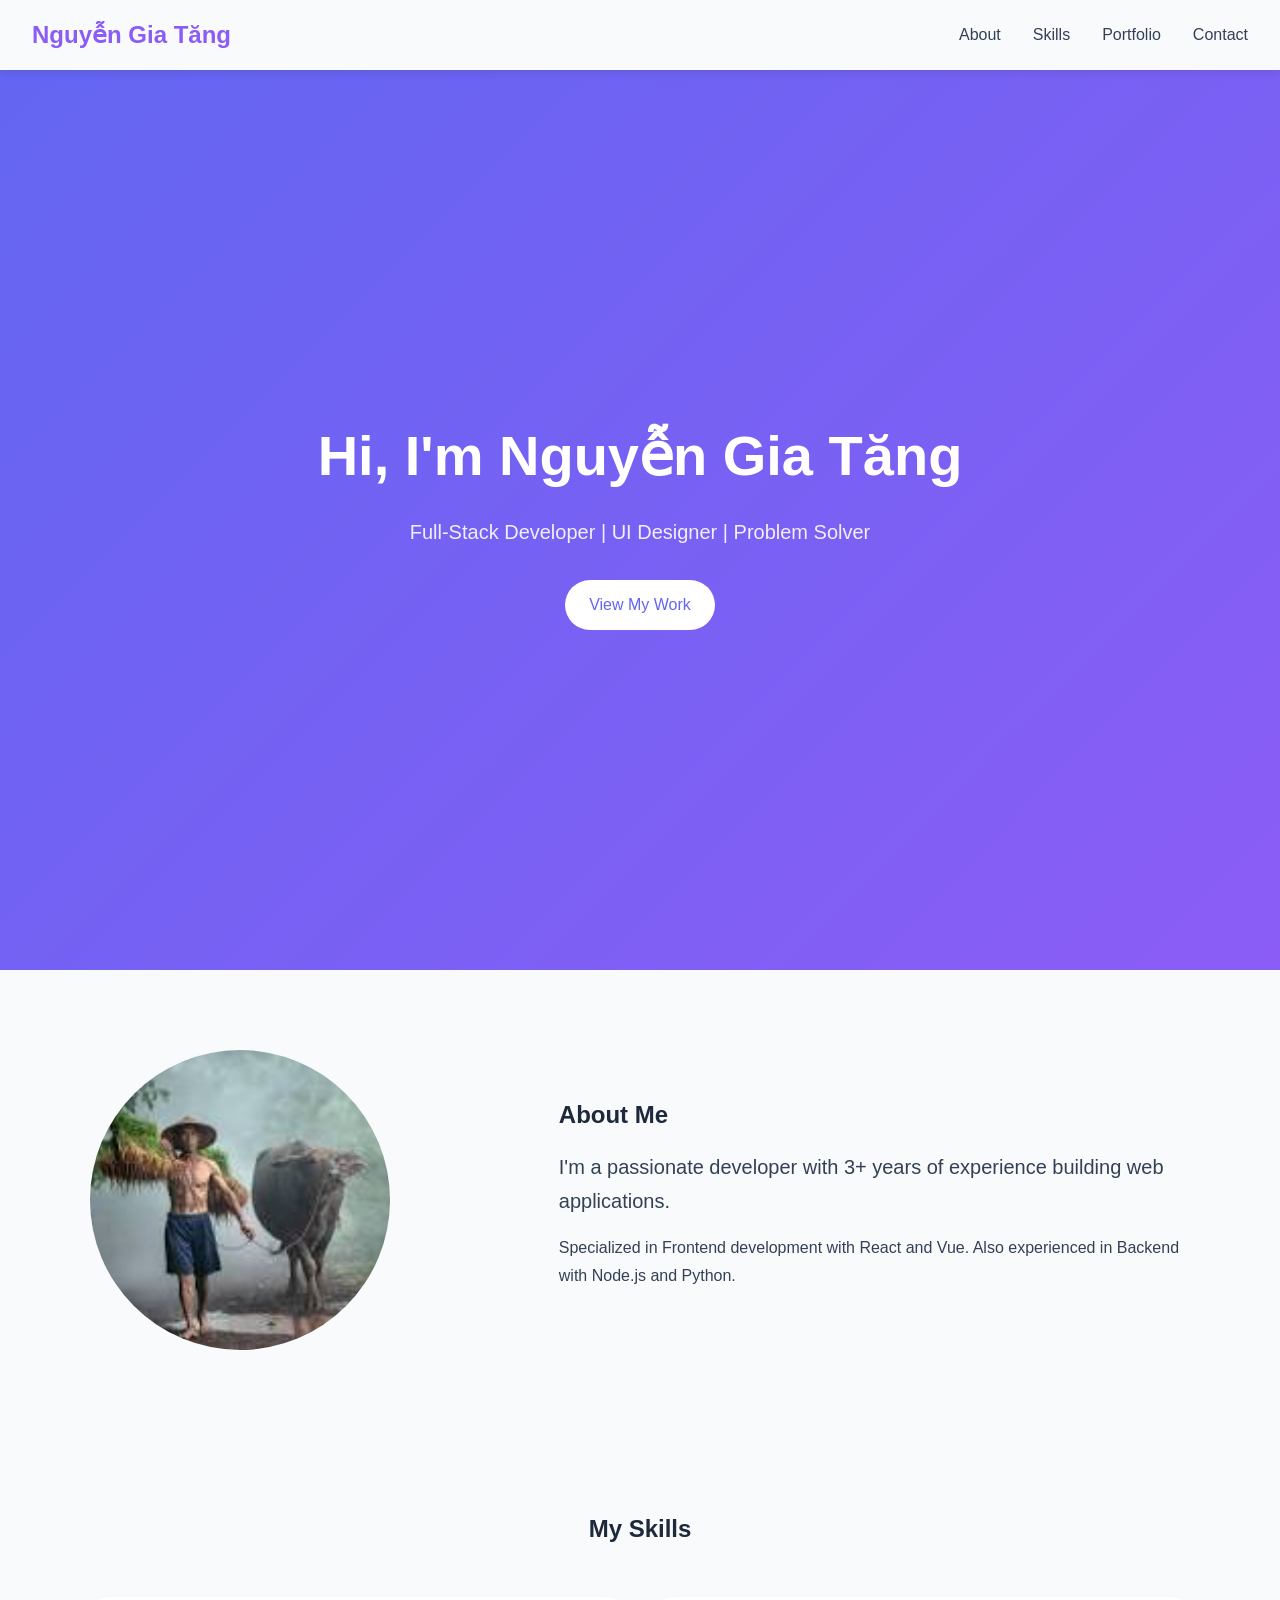
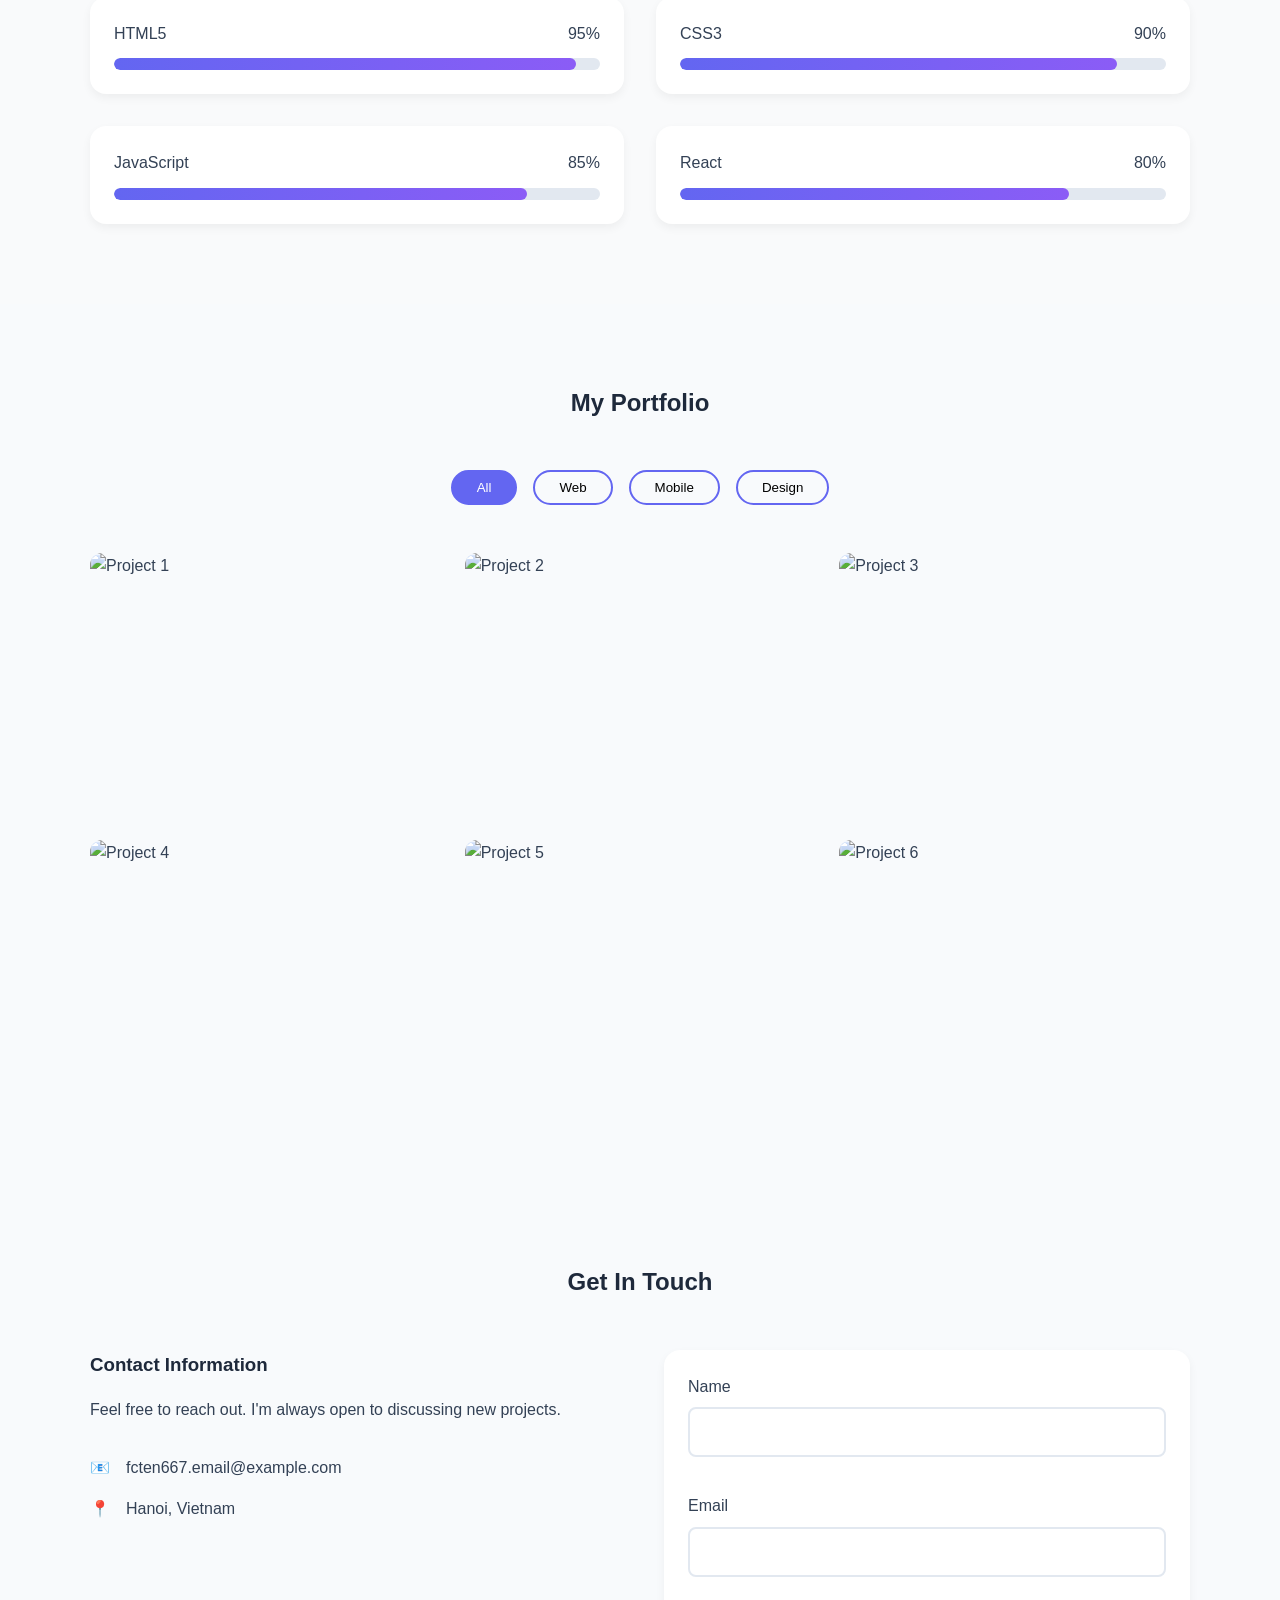
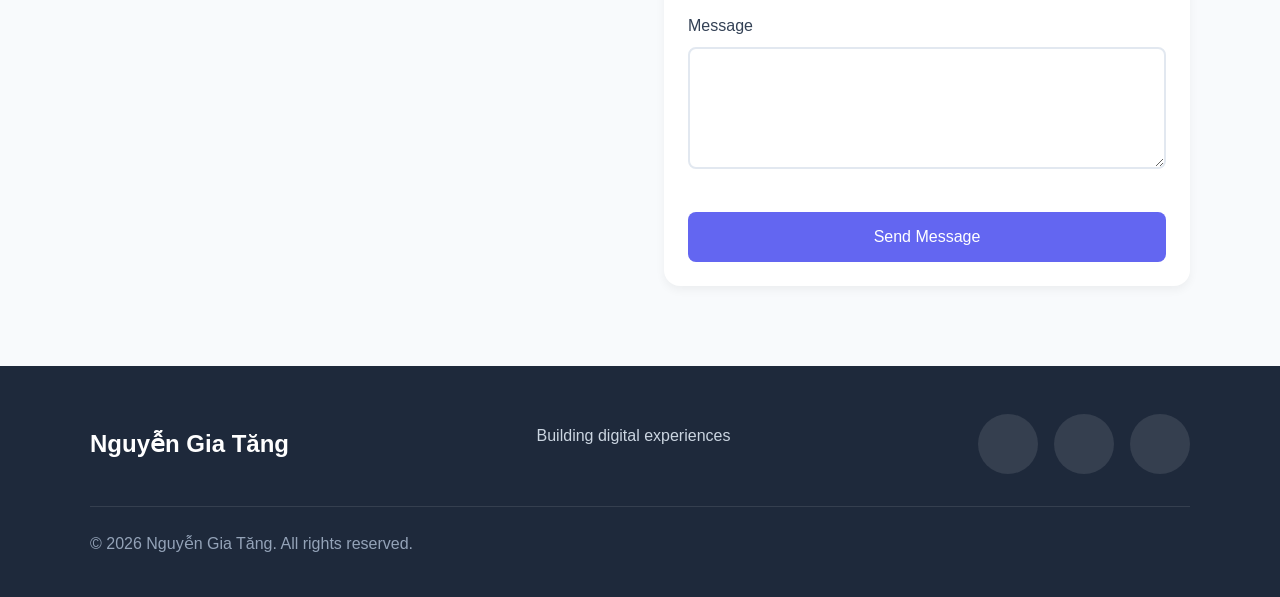
==== commit 66517c88: "[REFACTOR] Final responsive adjustments" ====
--- a/session_01_portfolio_htmlcss/projects/portfolio_site/index.html
+++ b/session_01_portfolio_htmlcss/projects/portfolio_site/index.html
@@ -331,15 +331,15 @@
                 <div class="social-links">
 
                     <a href="#" class="social-link">
-                        GitHub
+                        <img class="logo" src="https://encrypted-tbn0.gstatic.com/images?q=tbn:ANd9GcSxHIbEeeXnOPyy_0LhyLy01Wd9Hq4pLcmdYQ&s" alt="">
                     </a>
 
                     <a href="#" class="social-link">
-                        LinkedIn
+                        <img class="logo" src="https://encrypted-tbn0.gstatic.com/images?q=tbn:ANd9GcTZgefJ0tebn4WSJAvy-_06d4ZBtceLJfaukQ&s" alt="">
                     </a>
 
                     <a href="#" class="social-link">
-                        Email
+                        <img class="logo" src="https://png.pngtree.com/png-clipart/20190516/original/pngtree-email-vector-icon-png-image_4279324.jpg" alt="">
                     </a>
 
                 </div>
--- a/session_01_portfolio_htmlcss/projects/portfolio_site/css/contact.css
+++ b/session_01_portfolio_htmlcss/projects/portfolio_site/css/contact.css
@@ -27,6 +27,15 @@
     margin-bottom: 2rem;
 
     line-height: 1.7;
+}
+.contact-form {
+    display: flex;
+    flex-direction: column;
+    gap: 0.75rem;
+    padding: 1.5rem;
+    background: white;
+    border-radius: 16px;
+    box-shadow: 0 4px 10px rgba(0,0,0,0.05);
 }
 
 
--- a/session_01_portfolio_htmlcss/projects/portfolio_site/css/footer.css
+++ b/session_01_portfolio_htmlcss/projects/portfolio_site/css/footer.css
@@ -82,4 +82,8 @@
         grid-template-columns: 1fr;
     }
 
-}+}
+ .logo{
+    border-radius: 50%;
+    width: 70%;
+} 
